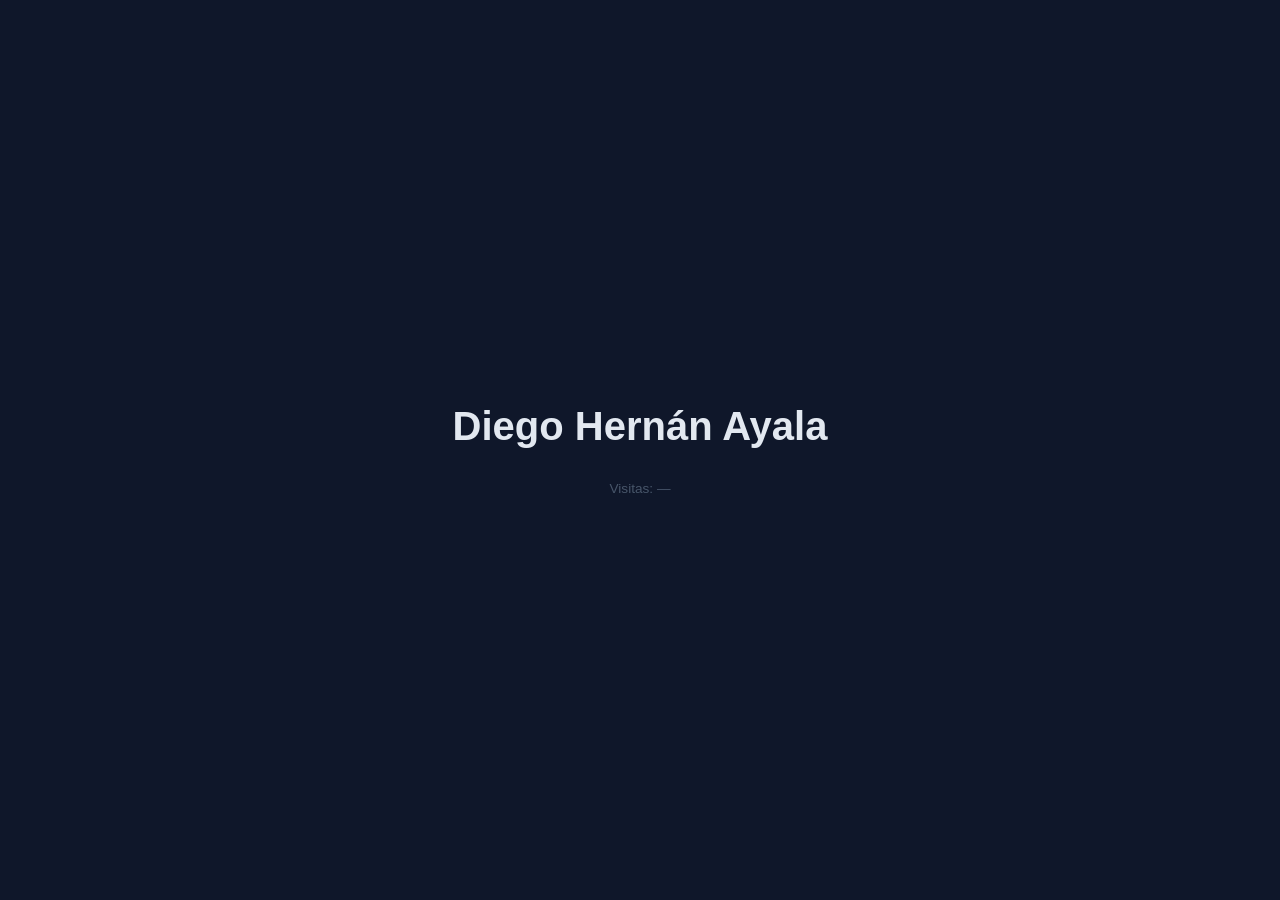
==== web/index.html @ 1f78fe59 "initial projecto" ====
<!DOCTYPE html>
<html lang="es">
<head>
  <meta charset="UTF-8" />
  <meta name="viewport" content="width=device-width, initial-scale=1.0" />
  <title>Diego Ayala — CV</title>
  <link rel="stylesheet" href="styles.css" />
</head>
<body>
  <main>
    <h1>Diego Hernán Ayala</h1>
    <p class="tagline"><!-- Tu título profesional acá --></p>
    <p class="visitors">Visitas: <span id="visitor-count">...</span></p>
  </main>

  <script>
    fetch("API_ENDPOINT_PLACEHOLDER")
      .then(r => r.json())
      .then(data => {
        document.getElementById("visitor-count").textContent = data.visitors;
      })
      .catch(() => {
        document.getElementById("visitor-count").textContent = "—";
      });
  </script>
</body>
</html>
---- web/styles.css ----
* {
  margin: 0;
  padding: 0;
  box-sizing: border-box;
}

body {
  font-family: -apple-system, BlinkMacSystemFont, "Segoe UI", sans-serif;
  background: #0f172a;
  color: #e2e8f0;
  min-height: 100vh;
  display: flex;
  align-items: center;
  justify-content: center;
}

main {
  text-align: center;
}

h1 {
  font-size: 2.5rem;
  font-weight: 700;
  margin-bottom: 0.5rem;
}

.tagline {
  color: #94a3b8;
  font-size: 1.1rem;
  margin-bottom: 2rem;
}

.visitors {
  font-size: 0.85rem;
  color: #475569;
}
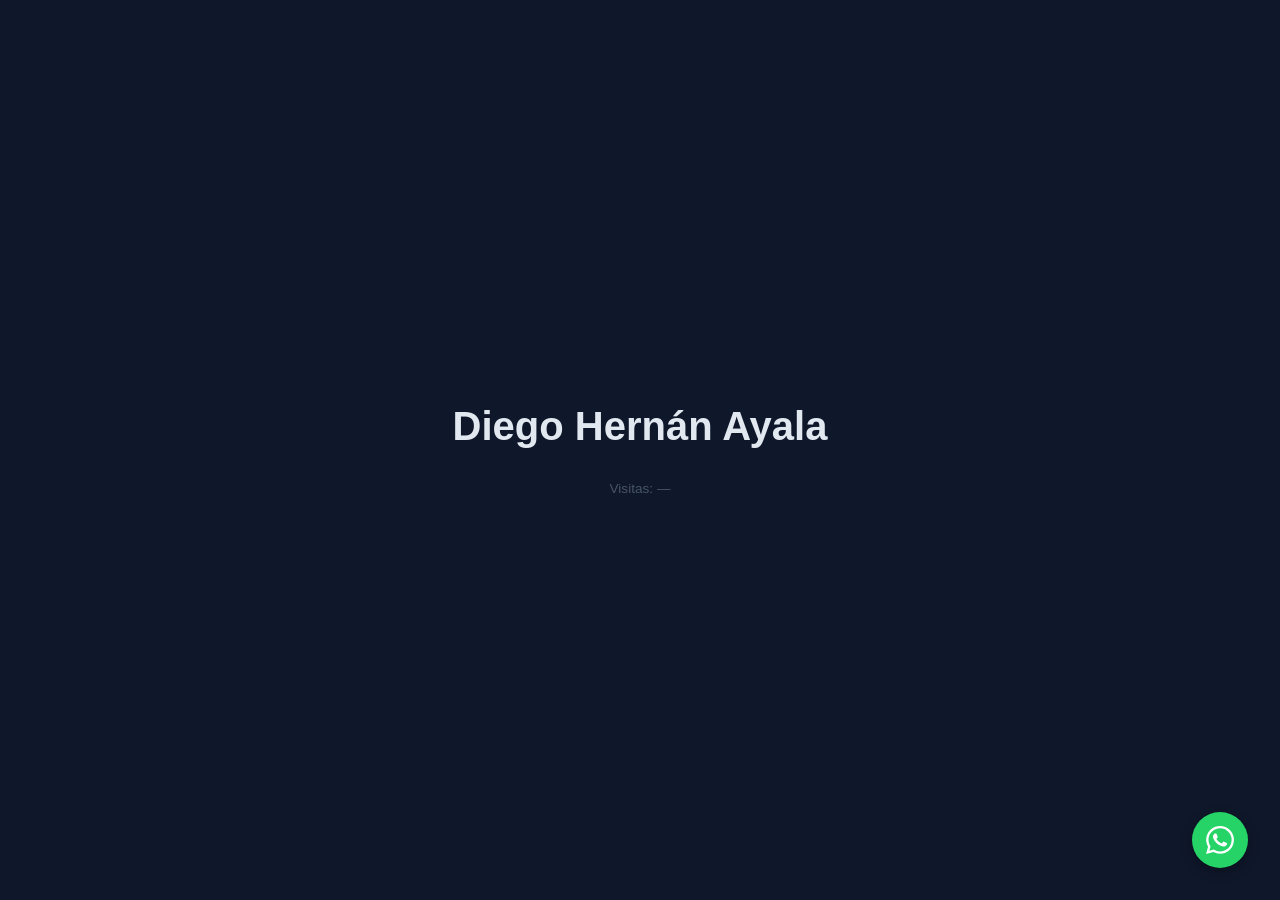
==== commit 33850266: "fix r53" ====
--- a/web/index.html
+++ b/web/index.html
@@ -13,6 +13,18 @@
     <p class="visitors">Visitas: <span id="visitor-count">...</span></p>
   </main>
 
+  <a
+    class="whatsapp-btn"
+    href="https://wa.me/WHATSAPP_NUMBER_PLACEHOLDER"
+    target="_blank"
+    rel="noopener noreferrer"
+    aria-label="Contactar por WhatsApp"
+  >
+    <svg xmlns="http://www.w3.org/2000/svg" viewBox="0 0 24 24" fill="currentColor" width="28" height="28">
+      <path d="M17.472 14.382c-.297-.149-1.758-.867-2.03-.967-.273-.099-.471-.148-.67.15-.197.297-.767.966-.94 1.164-.173.199-.347.223-.644.075-.297-.15-1.255-.463-2.39-1.475-.883-.788-1.48-1.761-1.653-2.059-.173-.297-.018-.458.13-.606.134-.133.298-.347.446-.52.149-.174.198-.298.298-.497.099-.198.05-.371-.025-.52-.075-.149-.669-1.612-.916-2.207-.242-.579-.487-.5-.669-.51-.173-.008-.371-.01-.57-.01-.198 0-.52.074-.792.372-.272.297-1.04 1.016-1.04 2.479 0 1.462 1.065 2.875 1.213 3.074.149.198 2.096 3.2 5.077 4.487.709.306 1.262.489 1.694.625.712.227 1.36.195 1.871.118.571-.085 1.758-.719 2.006-1.413.248-.694.248-1.289.173-1.413-.074-.124-.272-.198-.57-.347m-5.421 7.403h-.004a9.87 9.87 0 01-5.031-1.378l-.361-.214-3.741.982.998-3.648-.235-.374a9.86 9.86 0 01-1.51-5.26c.001-5.45 4.436-9.884 9.888-9.884 2.64 0 5.122 1.03 6.988 2.898a9.825 9.825 0 012.893 6.994c-.003 5.45-4.437 9.884-9.885 9.884m8.413-18.297A11.815 11.815 0 0012.05 0C5.495 0 .16 5.335.157 11.892c0 2.096.547 4.142 1.588 5.945L.057 24l6.305-1.654a11.882 11.882 0 005.683 1.448h.005c6.554 0 11.89-5.335 11.893-11.893a11.821 11.821 0 00-3.48-8.413z"/>
+    </svg>
+  </a>
+
   <script>
     fetch("API_ENDPOINT_PLACEHOLDER")
       .then(r => r.json())
--- a/web/styles.css
+++ b/web/styles.css
@@ -34,3 +34,25 @@
   font-size: 0.85rem;
   color: #475569;
 }
+
+.whatsapp-btn {
+  position: fixed;
+  bottom: 2rem;
+  right: 2rem;
+  background: #25d366;
+  color: #fff;
+  border-radius: 50%;
+  width: 56px;
+  height: 56px;
+  display: flex;
+  align-items: center;
+  justify-content: center;
+  box-shadow: 0 4px 12px rgba(0, 0, 0, 0.3);
+  transition: transform 0.2s, box-shadow 0.2s;
+  text-decoration: none;
+}
+
+.whatsapp-btn:hover {
+  transform: scale(1.1);
+  box-shadow: 0 6px 16px rgba(0, 0, 0, 0.4);
+}
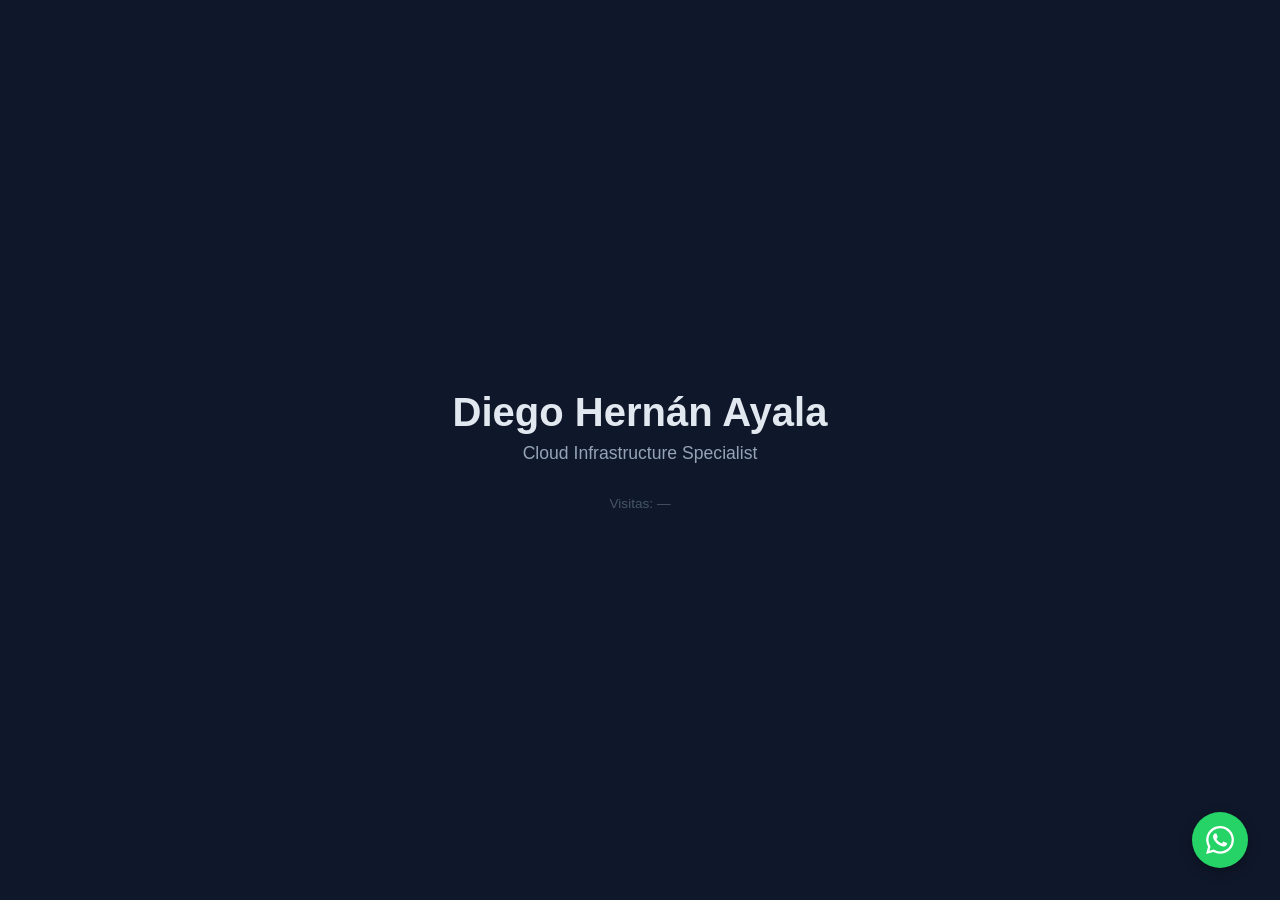
==== commit fd43d41a: "content: actualizar tagline y agregar secciones de contenido" ====
--- a/web/index.html
+++ b/web/index.html
@@ -9,8 +9,24 @@
 <body>
   <main>
     <h1>Diego Hernán Ayala</h1>
-    <p class="tagline"><!-- Tu título profesional acá --></p>
+    <p class="tagline" data-section="tagline">Cloud Infrastructure Specialist</p>
     <p class="visitors">Visitas: <span id="visitor-count">...</span></p>
+
+    <section data-section="about">
+      <!-- pendiente -->
+    </section>
+
+    <section data-section="experience">
+      <!-- pendiente -->
+    </section>
+
+    <section data-section="stack">
+      <!-- pendiente -->
+    </section>
+
+    <section data-section="projects">
+      <!-- pendiente -->
+    </section>
   </main>
 
   <a
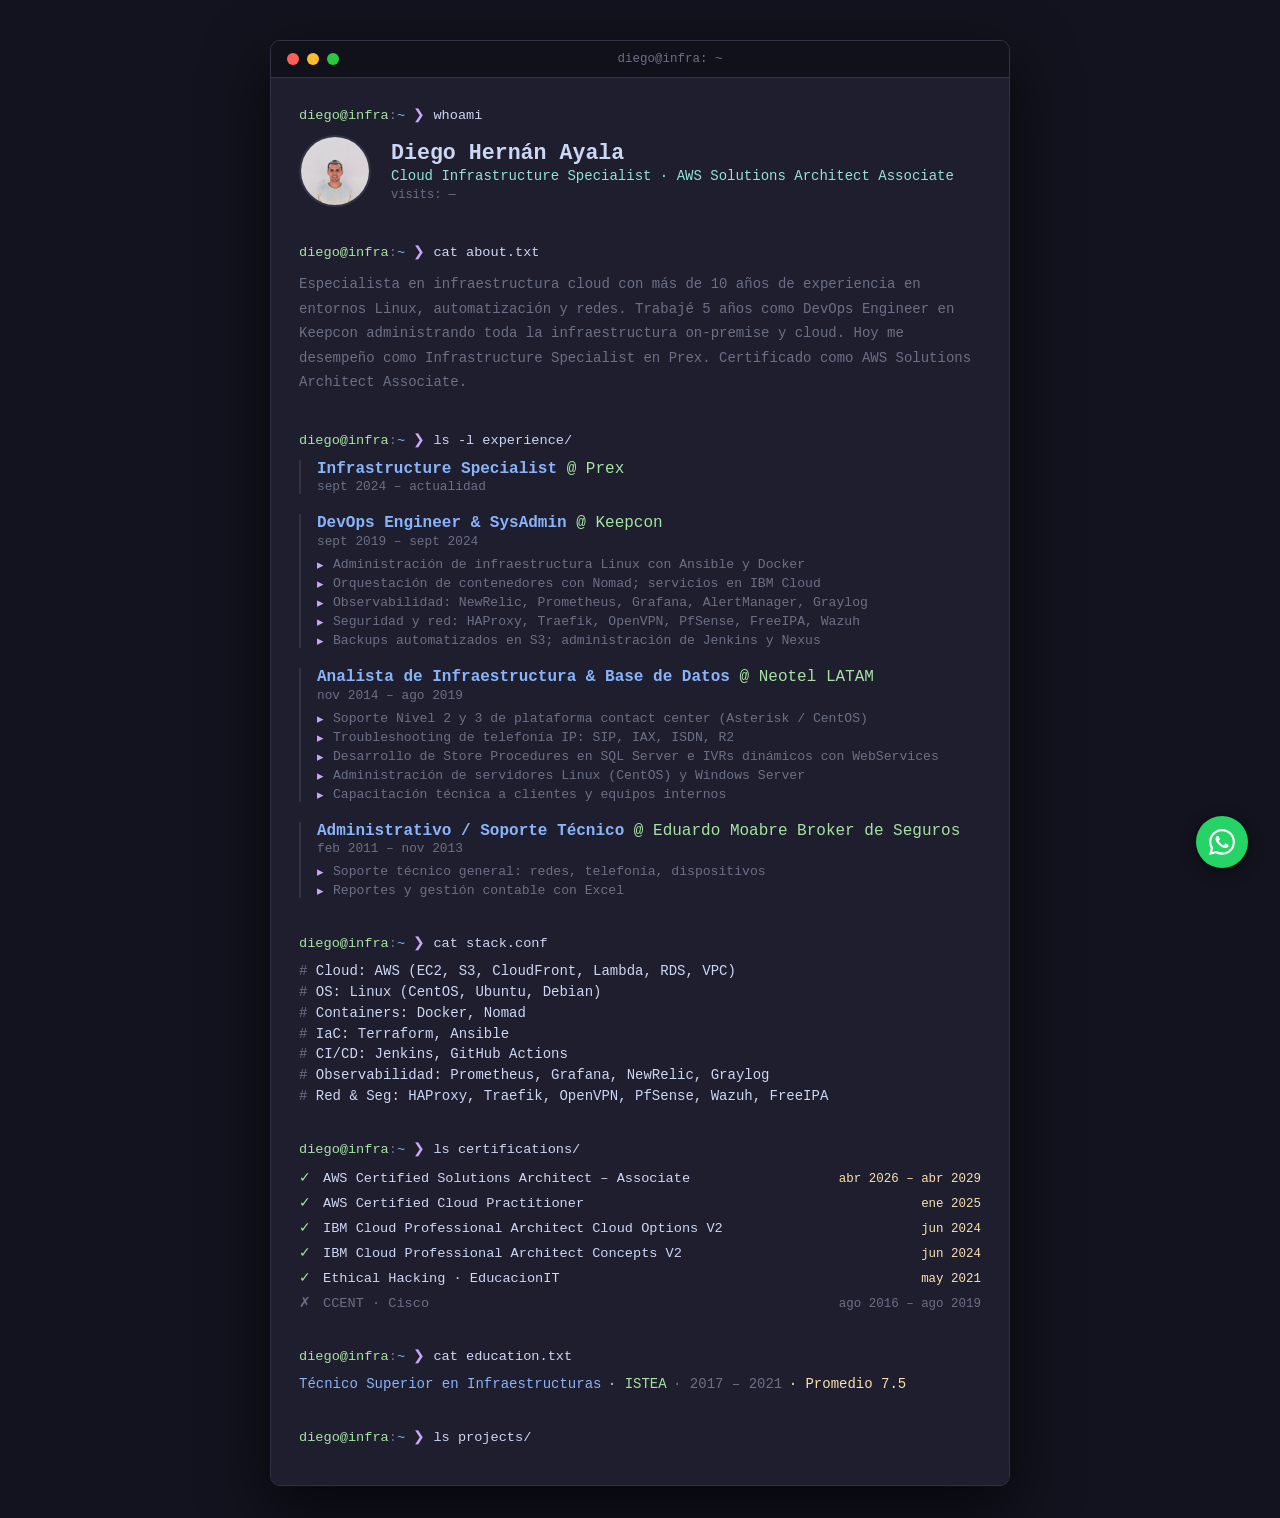
==== commit 47b3e493: "content: rediseño terminal iTerm con experiencia, certificaciones y educación Co-Authored-By: Claude" ====
--- a/web/index.html
+++ b/web/index.html
@@ -7,49 +7,142 @@
   <link rel="stylesheet" href="styles.css" />
 </head>
 <body>
-  <main>
-    <h1>Diego Hernán Ayala</h1>
-    <p class="tagline" data-section="tagline">Cloud Infrastructure Specialist</p>
-    <p class="visitors">Visitas: <span id="visitor-count">...</span></p>
 
-    <section data-section="about">
-      <!-- pendiente -->
-    </section>
+<div class="terminal-window">
+  <div class="terminal-chrome">
+    <span class="dot dot-r"></span>
+    <span class="dot dot-y"></span>
+    <span class="dot dot-g"></span>
+    <span class="chrome-title">diego@infra: ~</span>
+  </div>
+  <main class="terminal-body">
 
-    <section data-section="experience">
-      <!-- pendiente -->
-    </section>
+    <div class="cmd-block">
+      <p class="prompt"><span class="user">diego@infra</span><span class="sep">:</span><span class="dir">~</span><span class="sym"> ❯</span> <span class="cmd">whoami</span></p>
+      <div class="header-block">
+        <img src="fotoperfil.png" class="avatar" alt="Diego Hernán Ayala" />
+        <div class="header-info">
+          <h1>Diego Hernán Ayala</h1>
+          <p class="tagline" data-section="tagline">Cloud Infrastructure Specialist · AWS Solutions Architect Associate</p>
+          <p class="visitors">visits: <span id="visitor-count">...</span></p>
+        </div>
+      </div>
+    </div>
 
-    <section data-section="stack">
-      <!-- pendiente -->
-    </section>
+    <div class="cmd-block">
+      <p class="prompt"><span class="user">diego@infra</span><span class="sep">:</span><span class="dir">~</span><span class="sym"> ❯</span> <span class="cmd">cat about.txt</span></p>
+      <section data-section="about">
+        <p>Especialista en infraestructura cloud con más de 10 años de experiencia en entornos Linux, automatización y redes. Trabajé 5 años como DevOps Engineer en Keepcon administrando toda la infraestructura on-premise y cloud. Hoy me desempeño como Infrastructure Specialist en Prex. Certificado como AWS Solutions Architect Associate.</p>
+      </section>
+    </div>
 
-    <section data-section="projects">
-      <!-- pendiente -->
-    </section>
+    <div class="cmd-block">
+      <p class="prompt"><span class="user">diego@infra</span><span class="sep">:</span><span class="dir">~</span><span class="sym"> ❯</span> <span class="cmd">ls -l experience/</span></p>
+      <section data-section="experience">
+
+        <div class="job">
+          <div><span class="job-title">Infrastructure Specialist</span> <span class="job-co">@ Prex</span></div>
+          <div class="job-date">sept 2024 – actualidad</div>
+        </div>
+
+        <div class="job">
+          <div><span class="job-title">DevOps Engineer &amp; SysAdmin</span> <span class="job-co">@ Keepcon</span></div>
+          <div class="job-date">sept 2019 – sept 2024</div>
+          <ul>
+            <li>Administración de infraestructura Linux con Ansible y Docker</li>
+            <li>Orquestación de contenedores con Nomad; servicios en IBM Cloud</li>
+            <li>Observabilidad: NewRelic, Prometheus, Grafana, AlertManager, Graylog</li>
+            <li>Seguridad y red: HAProxy, Traefik, OpenVPN, PfSense, FreeIPA, Wazuh</li>
+            <li>Backups automatizados en S3; administración de Jenkins y Nexus</li>
+          </ul>
+        </div>
+
+        <div class="job">
+          <div><span class="job-title">Analista de Infraestructura &amp; Base de Datos</span> <span class="job-co">@ Neotel LATAM</span></div>
+          <div class="job-date">nov 2014 – ago 2019</div>
+          <ul>
+            <li>Soporte Nivel 2 y 3 de plataforma contact center (Asterisk / CentOS)</li>
+            <li>Troubleshooting de telefonía IP: SIP, IAX, ISDN, R2</li>
+            <li>Desarrollo de Store Procedures en SQL Server e IVRs dinámicos con WebServices</li>
+            <li>Administración de servidores Linux (CentOS) y Windows Server</li>
+            <li>Capacitación técnica a clientes y equipos internos</li>
+          </ul>
+        </div>
+
+        <div class="job">
+          <div><span class="job-title">Administrativo / Soporte Técnico</span> <span class="job-co">@ Eduardo Moabre Broker de Seguros</span></div>
+          <div class="job-date">feb 2011 – nov 2013</div>
+          <ul>
+            <li>Soporte técnico general: redes, telefonía, dispositivos</li>
+            <li>Reportes y gestión contable con Excel</li>
+          </ul>
+        </div>
+
+      </section>
+    </div>
+
+    <div class="cmd-block">
+      <p class="prompt"><span class="user">diego@infra</span><span class="sep">:</span><span class="dir">~</span><span class="sym"> ❯</span> <span class="cmd">cat stack.conf</span></p>
+      <section data-section="stack">
+        <ul>
+          <li>Cloud:          AWS (EC2, S3, CloudFront, Lambda, RDS, VPC)</li>
+          <li>OS:             Linux (CentOS, Ubuntu, Debian)</li>
+          <li>Containers:     Docker, Nomad</li>
+          <li>IaC:            Terraform, Ansible</li>
+          <li>CI/CD:          Jenkins, GitHub Actions</li>
+          <li>Observabilidad: Prometheus, Grafana, NewRelic, Graylog</li>
+          <li>Red &amp; Seg:  HAProxy, Traefik, OpenVPN, PfSense, Wazuh, FreeIPA</li>
+        </ul>
+      </section>
+    </div>
+
+    <div class="cmd-block">
+      <p class="prompt"><span class="user">diego@infra</span><span class="sep">:</span><span class="dir">~</span><span class="sym"> ❯</span> <span class="cmd">ls certifications/</span></p>
+      <section data-section="certifications">
+        <ul>
+          <li class="cert"><span class="badge">✓</span><span class="name">AWS Certified Solutions Architect – Associate</span><span class="date">abr 2026 – abr 2029</span></li>
+          <li class="cert"><span class="badge">✓</span><span class="name">AWS Certified Cloud Practitioner</span><span class="date">ene 2025</span></li>
+          <li class="cert"><span class="badge">✓</span><span class="name">IBM Cloud Professional Architect Cloud Options V2</span><span class="date">jun 2024</span></li>
+          <li class="cert"><span class="badge">✓</span><span class="name">IBM Cloud Professional Architect Concepts V2</span><span class="date">jun 2024</span></li>
+          <li class="cert"><span class="badge">✓</span><span class="name">Ethical Hacking · EducacionIT</span><span class="date">may 2021</span></li>
+          <li class="cert expired"><span class="badge">✗</span><span class="name">CCENT · Cisco</span><span class="date">ago 2016 – ago 2019</span></li>
+        </ul>
+      </section>
+    </div>
+
+    <div class="cmd-block">
+      <p class="prompt"><span class="user">diego@infra</span><span class="sep">:</span><span class="dir">~</span><span class="sym"> ❯</span> <span class="cmd">cat education.txt</span></p>
+      <section data-section="education">
+        <div class="edu">
+          <span class="edu-title">Técnico Superior en Infraestructuras</span>
+          <span class="edu-school">· ISTEA</span>
+          <span class="edu-date">· 2017 – 2021</span>
+          <span class="edu-grade">· Promedio 7.5</span>
+        </div>
+      </section>
+    </div>
+
+    <div class="cmd-block">
+      <p class="prompt"><span class="user">diego@infra</span><span class="sep">:</span><span class="dir">~</span><span class="sym"> ❯</span> <span class="cmd">ls projects/</span></p>
+      <section data-section="projects">
+        <!-- pendiente -->
+      </section>
+    </div>
+
   </main>
+</div>
 
-  <a
-    class="whatsapp-btn"
-    href="https://wa.me/WHATSAPP_NUMBER_PLACEHOLDER"
-    target="_blank"
-    rel="noopener noreferrer"
-    aria-label="Contactar por WhatsApp"
-  >
-    <svg xmlns="http://www.w3.org/2000/svg" viewBox="0 0 24 24" fill="currentColor" width="28" height="28">
-      <path d="M17.472 14.382c-.297-.149-1.758-.867-2.03-.967-.273-.099-.471-.148-.67.15-.197.297-.767.966-.94 1.164-.173.199-.347.223-.644.075-.297-.15-1.255-.463-2.39-1.475-.883-.788-1.48-1.761-1.653-2.059-.173-.297-.018-.458.13-.606.134-.133.298-.347.446-.52.149-.174.198-.298.298-.497.099-.198.05-.371-.025-.52-.075-.149-.669-1.612-.916-2.207-.242-.579-.487-.5-.669-.51-.173-.008-.371-.01-.57-.01-.198 0-.52.074-.792.372-.272.297-1.04 1.016-1.04 2.479 0 1.462 1.065 2.875 1.213 3.074.149.198 2.096 3.2 5.077 4.487.709.306 1.262.489 1.694.625.712.227 1.36.195 1.871.118.571-.085 1.758-.719 2.006-1.413.248-.694.248-1.289.173-1.413-.074-.124-.272-.198-.57-.347m-5.421 7.403h-.004a9.87 9.87 0 01-5.031-1.378l-.361-.214-3.741.982.998-3.648-.235-.374a9.86 9.86 0 01-1.51-5.26c.001-5.45 4.436-9.884 9.888-9.884 2.64 0 5.122 1.03 6.988 2.898a9.825 9.825 0 012.893 6.994c-.003 5.45-4.437 9.884-9.885 9.884m8.413-18.297A11.815 11.815 0 0012.05 0C5.495 0 .16 5.335.157 11.892c0 2.096.547 4.142 1.588 5.945L.057 24l6.305-1.654a11.882 11.882 0 005.683 1.448h.005c6.554 0 11.89-5.335 11.893-11.893a11.821 11.821 0 00-3.48-8.413z"/>
-    </svg>
-  </a>
+<a class="whatsapp-btn" href="https://wa.me/WHATSAPP_NUMBER_PLACEHOLDER" target="_blank" rel="noopener noreferrer" aria-label="Contactar por WhatsApp">
+  <svg xmlns="http://www.w3.org/2000/svg" viewBox="0 0 24 24" fill="currentColor" width="26" height="26">
+    <path d="M17.472 14.382c-.297-.149-1.758-.867-2.03-.967-.273-.099-.471-.148-.67.15-.197.297-.767.966-.94 1.164-.173.199-.347.223-.644.075-.297-.15-1.255-.463-2.39-1.475-.883-.788-1.48-1.761-1.653-2.059-.173-.297-.018-.458.13-.606.134-.133.298-.347.446-.52.149-.174.198-.298.298-.497.099-.198.05-.371-.025-.52-.075-.149-.669-1.612-.916-2.207-.242-.579-.487-.5-.669-.51-.173-.008-.371-.01-.57-.01-.198 0-.52.074-.792.372-.272.297-1.04 1.016-1.04 2.479 0 1.462 1.065 2.875 1.213 3.074.149.198 2.096 3.2 5.077 4.487.709.306 1.262.489 1.694.625.712.227 1.36.195 1.871.118.571-.085 1.758-.719 2.006-1.413.248-.694.248-1.289.173-1.413-.074-.124-.272-.198-.57-.347m-5.421 7.403h-.004a9.87 9.87 0 01-5.031-1.378l-.361-.214-3.741.982.998-3.648-.235-.374a9.86 9.86 0 01-1.51-5.26c.001-5.45 4.436-9.884 9.888-9.884 2.64 0 5.122 1.03 6.988 2.898a9.825 9.825 0 012.893 6.994c-.003 5.45-4.437 9.884-9.885 9.884m8.413-18.297A11.815 11.815 0 0012.05 0C5.495 0 .16 5.335.157 11.892c0 2.096.547 4.142 1.588 5.945L.057 24l6.305-1.654a11.882 11.882 0 005.683 1.448h.005c6.554 0 11.89-5.335 11.893-11.893a11.821 11.821 0 00-3.48-8.413z"/>
+  </svg>
+</a>
 
-  <script>
-    fetch("API_ENDPOINT_PLACEHOLDER")
-      .then(r => r.json())
-      .then(data => {
-        document.getElementById("visitor-count").textContent = data.visitors;
-      })
-      .catch(() => {
-        document.getElementById("visitor-count").textContent = "—";
-      });
-  </script>
+<script>
+  fetch("API_ENDPOINT_PLACEHOLDER")
+    .then(r => r.json())
+    .then(data => { document.getElementById("visitor-count").textContent = data.visitors; })
+    .catch(() => { document.getElementById("visitor-count").textContent = "—"; });
+</script>
 </body>
 </html>
--- a/web/styles.css
+++ b/web/styles.css
@@ -1,40 +1,179 @@
-* {
-  margin: 0;
-  padding: 0;
-  box-sizing: border-box;
+* { margin: 0; padding: 0; box-sizing: border-box; }
+
+:root {
+  --bg: #1e1e2e;
+  --surface: #181825;
+  --chrome: #11111b;
+  --border: #313244;
+  --text: #cdd6f4;
+  --sub: #6c7086;
+  --green: #a6e3a1;
+  --blue: #89b4fa;
+  --purple: #cba6f7;
+  --yellow: #f9e2af;
+  --teal: #94e2d5;
+  --red: #f38ba8;
 }
 
 body {
-  font-family: -apple-system, BlinkMacSystemFont, "Segoe UI", sans-serif;
-  background: #0f172a;
-  color: #e2e8f0;
+  font-family: 'SF Mono', 'Fira Code', 'Cascadia Code', Consolas, monospace;
+  background: #13131f;
   min-height: 100vh;
   display: flex;
-  align-items: center;
+  align-items: flex-start;
   justify-content: center;
+  padding: 2.5rem 1rem;
 }
 
-main {
-  text-align: center;
+.terminal-window {
+  width: 100%;
+  max-width: 740px;
+  border-radius: 10px;
+  overflow: hidden;
+  box-shadow: 0 24px 64px rgba(0,0,0,0.7);
+  border: 1px solid var(--border);
 }
 
-h1 {
-  font-size: 2.5rem;
-  font-weight: 700;
-  margin-bottom: 0.5rem;
+.terminal-chrome {
+  background: var(--chrome);
+  padding: 0.7rem 1rem;
+  display: flex;
+  align-items: center;
+  gap: 0.5rem;
+  border-bottom: 1px solid var(--border);
 }
 
-.tagline {
-  color: #94a3b8;
-  font-size: 1.1rem;
-  margin-bottom: 2rem;
+.dot { width: 12px; height: 12px; border-radius: 50%; }
+.dot-r { background: #ff5f57; }
+.dot-y { background: #febc2e; }
+.dot-g { background: #28c840; }
+
+.chrome-title {
+  flex: 1;
+  text-align: center;
+  font-size: 0.78rem;
+  color: var(--sub);
 }
 
-.visitors {
-  font-size: 0.85rem;
-  color: #475569;
+.terminal-body {
+  background: var(--bg);
+  padding: 1.75rem;
+  display: flex;
+  flex-direction: column;
+  gap: 2.25rem;
 }
 
+.cmd-block { display: flex; flex-direction: column; gap: 0.75rem; }
+
+.prompt { font-size: 0.85rem; }
+.prompt .user { color: var(--green); }
+.prompt .sep { color: var(--sub); }
+.prompt .dir { color: var(--blue); }
+.prompt .sym { color: var(--purple); }
+.prompt .cmd { color: var(--text); }
+
+/* whoami */
+.header-block { display: flex; align-items: center; gap: 1.25rem; }
+
+.avatar {
+  width: 72px;
+  height: 72px;
+  border-radius: 50%;
+  object-fit: cover;
+  border: 2px solid var(--border);
+  flex-shrink: 0;
+}
+
+.header-info h1 {
+  font-size: 1.35rem;
+  font-weight: 700;
+  color: var(--text);
+  font-family: inherit;
+}
+
+.tagline { color: var(--teal); font-size: 0.875rem; margin-top: 0.2rem; }
+.visitors { font-size: 0.75rem; color: var(--sub); margin-top: 0.2rem; }
+
+/* about */
+section[data-section="about"] p {
+  color: var(--sub);
+  line-height: 1.75;
+  font-size: 0.875rem;
+}
+
+/* experience */
+.job {
+  padding-left: 1rem;
+  border-left: 2px solid var(--border);
+  margin-bottom: 1.25rem;
+}
+.job:last-child { margin-bottom: 0; }
+.job-title { color: var(--blue); font-weight: 600; }
+.job-co { color: var(--green); }
+.job-date { color: var(--sub); font-size: 0.8rem; margin-top: 0.1rem; }
+
+.job ul {
+  list-style: none;
+  margin-top: 0.5rem;
+  display: flex;
+  flex-direction: column;
+  gap: 0.25rem;
+}
+
+.job ul li {
+  color: var(--sub);
+  font-size: 0.82rem;
+  padding-left: 1rem;
+  position: relative;
+}
+.job ul li::before { content: '▸'; position: absolute; left: 0; color: var(--purple); }
+
+/* stack */
+section[data-section="stack"] ul {
+  list-style: none;
+  display: flex;
+  flex-direction: column;
+  gap: 0.3rem;
+}
+section[data-section="stack"] ul li { font-size: 0.875rem; color: var(--text); }
+section[data-section="stack"] ul li::before { content: '# '; color: var(--sub); }
+
+/* certifications */
+section[data-section="certifications"] ul {
+  list-style: none;
+  display: flex;
+  flex-direction: column;
+  gap: 0.5rem;
+}
+
+.cert {
+  display: grid;
+  grid-template-columns: 1rem 1fr auto;
+  gap: 0.5rem;
+  align-items: baseline;
+  font-size: 0.85rem;
+}
+.cert .badge { color: var(--green); }
+.cert .name { color: var(--text); }
+.cert .date { color: var(--yellow); font-size: 0.78rem; }
+.cert.expired .badge { color: var(--sub); }
+.cert.expired .name { color: var(--sub); }
+.cert.expired .date { color: var(--sub); }
+
+/* education */
+section[data-section="education"] .edu {
+  font-size: 0.875rem;
+  display: flex;
+  flex-wrap: wrap;
+  gap: 0.4rem;
+  align-items: baseline;
+}
+.edu-title { color: var(--blue); }
+.edu-school { color: var(--green); }
+.edu-date { color: var(--sub); }
+.edu-grade { color: var(--yellow); }
+
+/* whatsapp */
 .whatsapp-btn {
   position: fixed;
   bottom: 2rem;
@@ -42,17 +181,13 @@
   background: #25d366;
   color: #fff;
   border-radius: 50%;
-  width: 56px;
-  height: 56px;
+  width: 52px;
+  height: 52px;
   display: flex;
   align-items: center;
   justify-content: center;
-  box-shadow: 0 4px 12px rgba(0, 0, 0, 0.3);
-  transition: transform 0.2s, box-shadow 0.2s;
+  box-shadow: 0 4px 16px rgba(0,0,0,0.4);
+  transition: transform 0.2s;
   text-decoration: none;
 }
-
-.whatsapp-btn:hover {
-  transform: scale(1.1);
-  box-shadow: 0 6px 16px rgba(0, 0, 0, 0.4);
-}
+.whatsapp-btn:hover { transform: scale(1.1); }
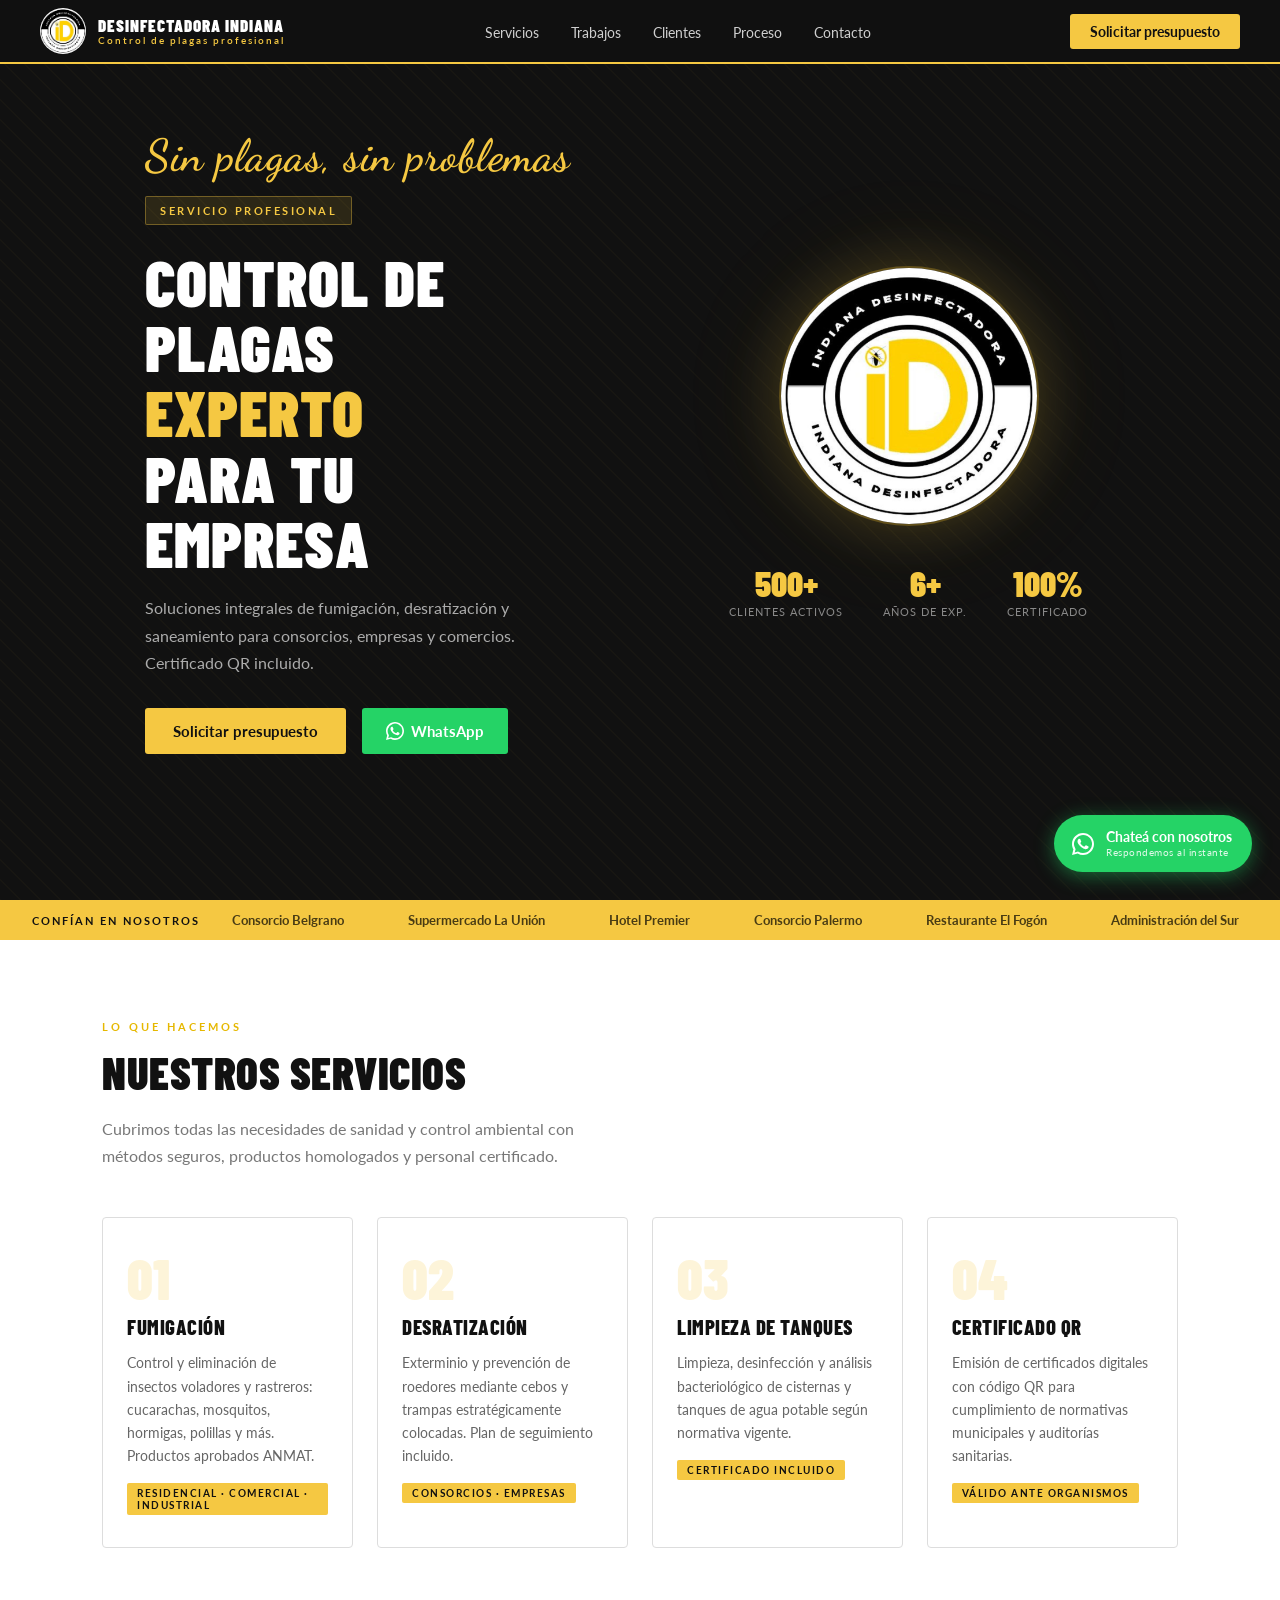
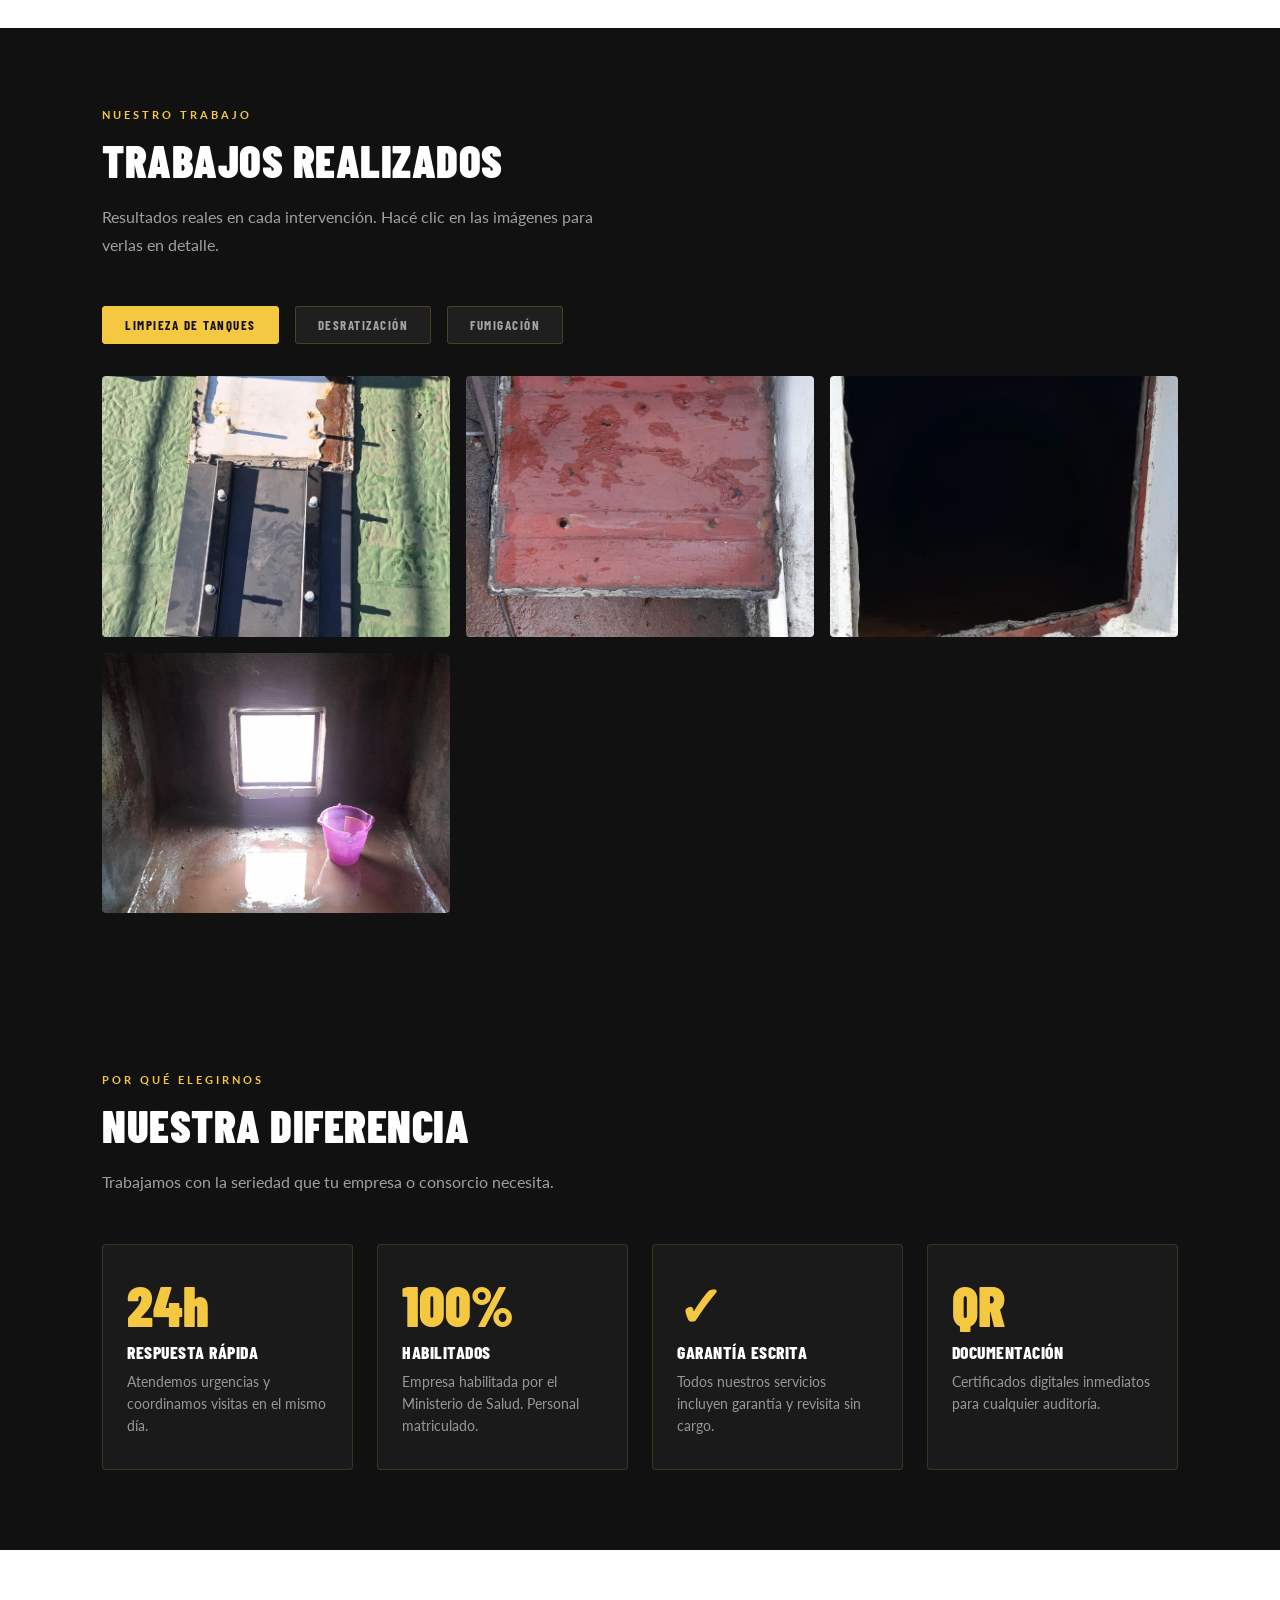
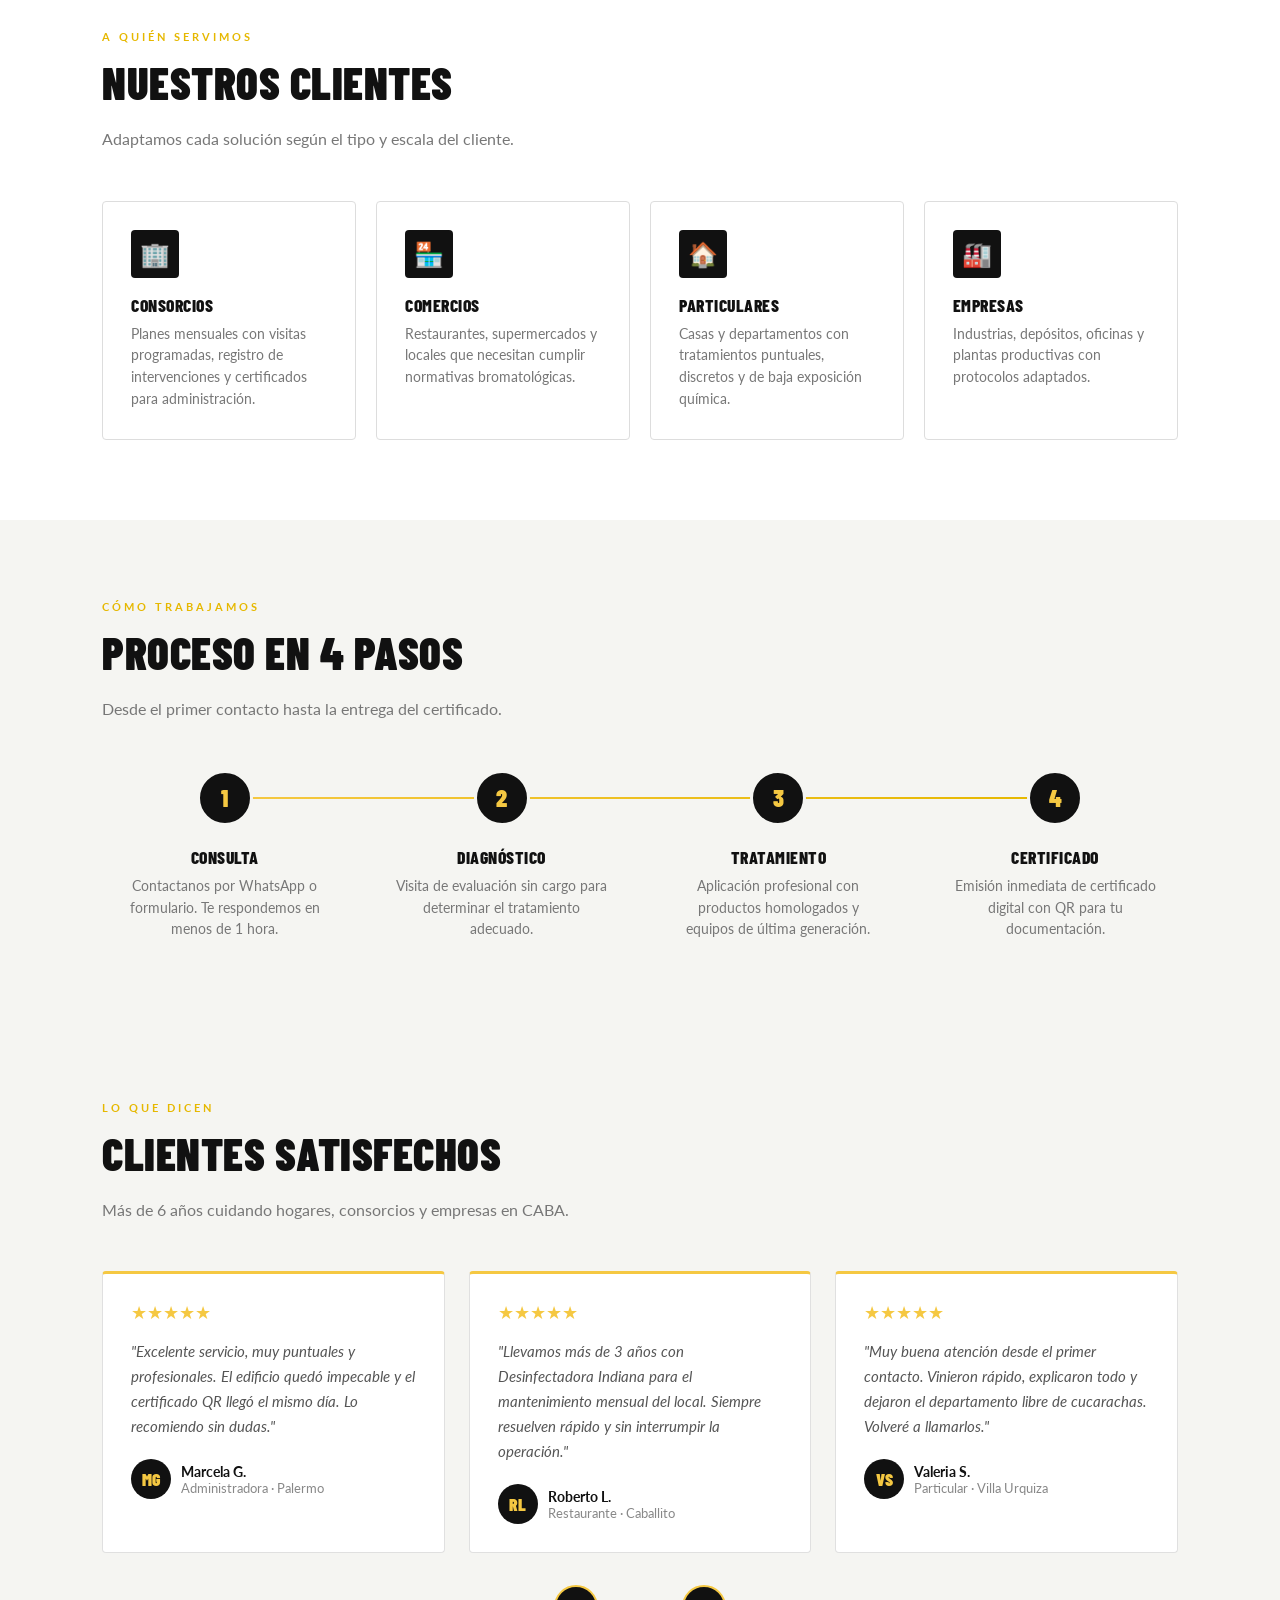
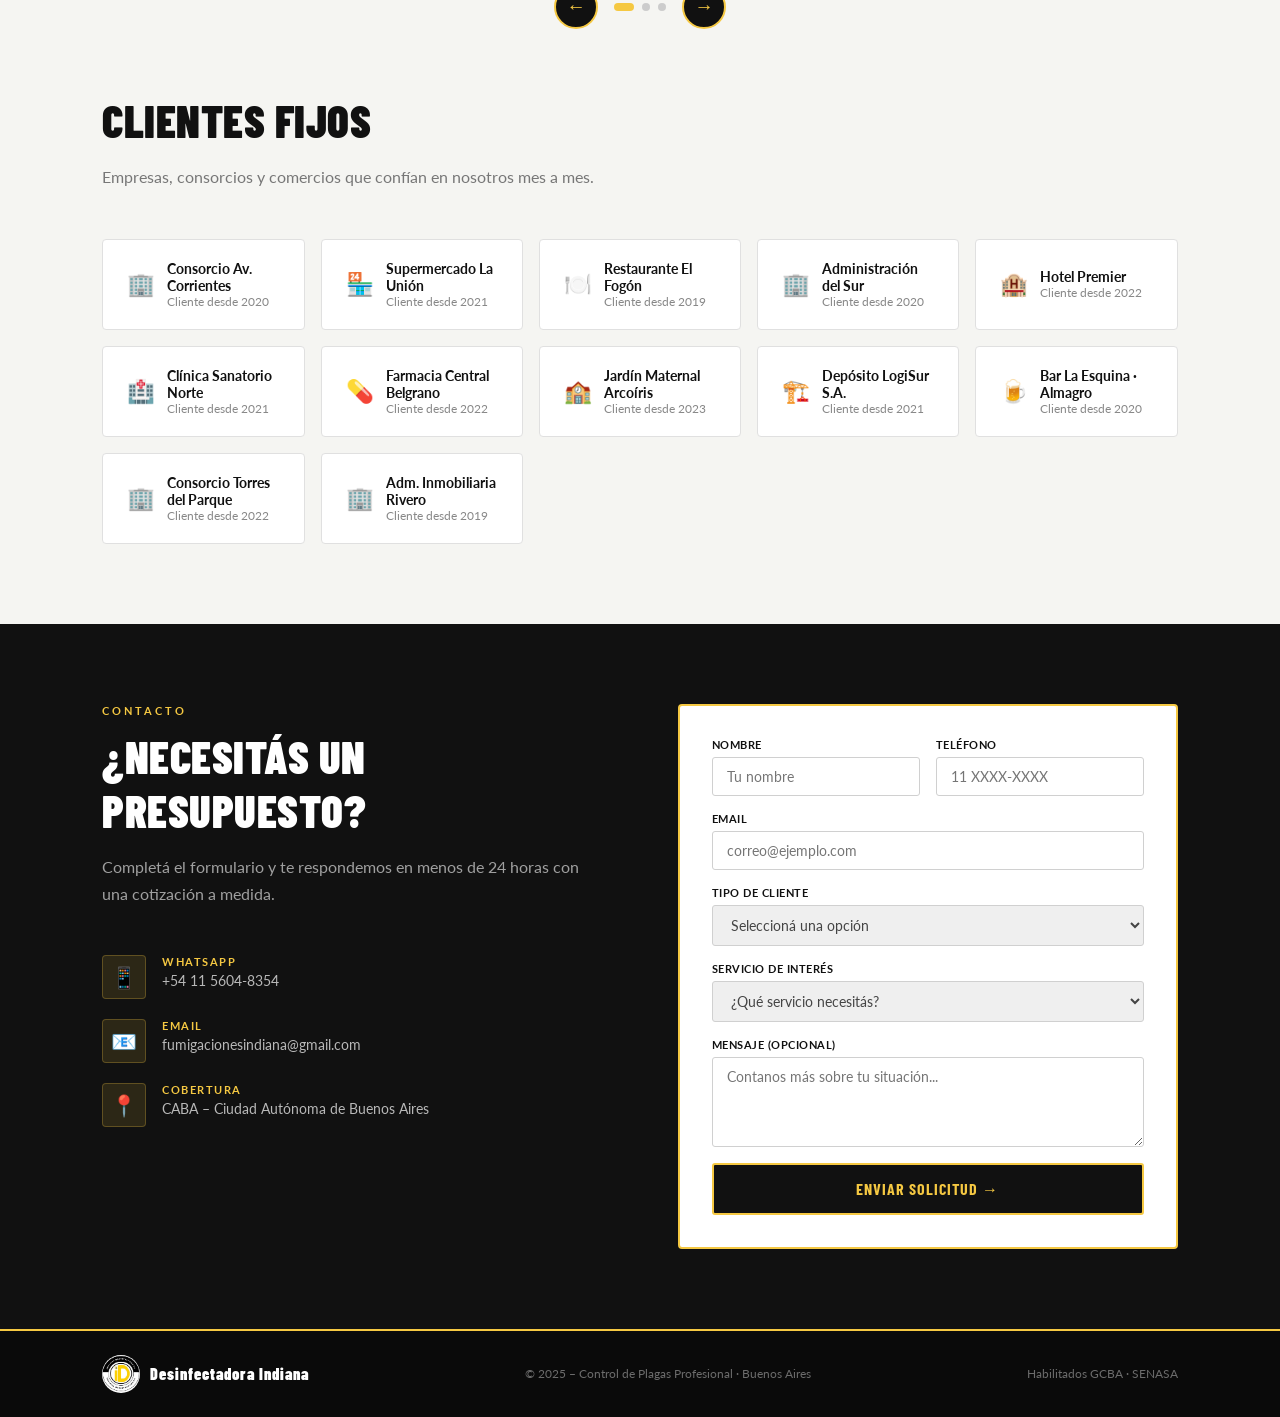
==== commit 8d093d33: "deploy: reemplazar sitio por landing Indiana Desinfectadora Mueve el CV terminal a bkp/ y promueve i" ====
--- a/web/index.html
+++ b/web/index.html
@@ -1,148 +1,520 @@
 <!DOCTYPE html>
 <html lang="es">
 <head>
-  <meta charset="UTF-8" />
-  <meta name="viewport" content="width=device-width, initial-scale=1.0" />
-  <title>Diego Ayala — CV</title>
-  <link rel="stylesheet" href="styles.css" />
+<meta charset="UTF-8">
+<meta name="viewport" content="width=device-width, initial-scale=1.0">
+<title>Desinfectadora Indiana</title>
+<link href="https://fonts.googleapis.com/css2?family=Barlow+Condensed:wght@400;600;700;800;900&family=Lato:wght@300;400;700&family=Dancing+Script:wght@600&display=swap" rel="stylesheet">
+<style>
+*,*::before,*::after{box-sizing:border-box;margin:0;padding:0}
+:root{
+  --negro:#111111;--negro2:#1a1a1a;--dorado:#F5C842;--dorado2:#e6b800;
+  --blanco:#ffffff;--gris-claro:#f5f5f2;--gris-texto:#444;
+}
+html{scroll-behavior:smooth}
+body{font-family:'Lato',sans-serif;color:var(--gris-texto);background:var(--blanco);overflow-x:hidden}
+
+nav{position:fixed;top:0;width:100%;z-index:100;background:rgba(17,17,17,0.97);
+  backdrop-filter:blur(8px);display:flex;align-items:center;justify-content:space-between;
+  padding:0 2.5rem;height:64px;border-bottom:2px solid var(--dorado)}
+.nav-logo{display:flex;align-items:center;gap:12px}
+.nav-logo-nombre{font-family:'Barlow Condensed',sans-serif;font-weight:900;font-size:17px;
+  color:var(--blanco);text-transform:uppercase;letter-spacing:1px;line-height:1.1}
+.nav-logo-sub{font-size:10px;font-weight:600;color:var(--dorado);letter-spacing:2px;display:block}
+.nav-links{display:flex;gap:2rem;list-style:none}
+.nav-links a{color:rgba(255,255,255,0.8);text-decoration:none;font-size:14px;transition:color .2s}
+.nav-links a:hover{color:var(--dorado)}
+.nav-cta{background:var(--dorado);color:var(--negro);font-weight:700;padding:9px 20px;
+  border-radius:3px;font-size:14px;text-decoration:none;transition:background .2s}
+.nav-cta:hover{background:#FFD93D}
+
+.hero{min-height:100vh;padding-top:64px;background:var(--negro);
+  display:grid;grid-template-columns:1fr 1fr;align-items:center;position:relative;overflow:hidden}
+.hero-pattern{position:absolute;inset:0;pointer-events:none;
+  background-image:repeating-linear-gradient(45deg,rgba(245,200,66,.03) 0,rgba(245,200,66,.03) 1px,transparent 0,transparent 50%);
+  background-size:20px 20px}
+.hero-content{padding:4rem 3rem 4rem 8%;position:relative;z-index:1}
+.hero-badge{display:inline-flex;align-items:center;gap:8px;
+  background:rgba(245,200,66,.12);border:1px solid rgba(245,200,66,.35);
+  color:var(--dorado);font-size:11px;font-weight:700;letter-spacing:2.5px;
+  padding:7px 14px;border-radius:2px;text-transform:uppercase;margin-bottom:1.5rem}
+.hero h1{font-family:'Barlow Condensed',sans-serif;font-weight:900;
+  font-size:clamp(2.8rem,5vw,4.5rem);line-height:1.02;color:var(--blanco);
+  text-transform:uppercase;letter-spacing:1px;margin-bottom:1.2rem}
+.hero h1 em{font-style:normal;color:var(--dorado)}
+.hero-sub{color:rgba(255,255,255,.65);font-size:1rem;line-height:1.7;max-width:420px;margin-bottom:2rem}
+.hero-btns{display:flex;gap:1rem;flex-wrap:wrap}
+.btn-primary{background:var(--dorado);color:var(--negro);font-weight:700;padding:14px 28px;
+  border-radius:3px;text-decoration:none;font-size:15px;transition:background .2s,transform .15s}
+.btn-primary:hover{background:#FFD93D;transform:translateY(-2px)}
+.btn-whatsapp{background:#25D366;color:#fff;font-weight:700;padding:14px 24px;
+  border-radius:3px;text-decoration:none;font-size:15px;transition:background .2s,transform .15s;display:inline-flex;align-items:center}
+.btn-whatsapp:hover{background:#1ebe5d;transform:translateY(-2px)}
+.hero-visual{display:flex;flex-direction:column;align-items:center;justify-content:center;
+  padding:3rem;position:relative;z-index:1;height:100%}
+@keyframes glow{
+  0%,100%{box-shadow:0 0 40px rgba(245,200,66,.15),0 0 0 0 rgba(245,200,66,0)}
+  50%{box-shadow:0 0 80px rgba(245,200,66,.35),0 0 0 12px rgba(245,200,66,.06)}
+}
+.hero-stats{display:flex;gap:2.5rem;margin-top:2.5rem}
+.stat-num{font-family:'Barlow Condensed',sans-serif;font-size:2.2rem;font-weight:900;
+  color:var(--dorado);line-height:1;text-align:center}
+.stat-lbl{font-size:11px;color:rgba(255,255,255,.5);letter-spacing:1px;text-transform:uppercase;margin-top:4px;text-align:center}
+
+.ticker{background:var(--dorado);padding:.75rem 2rem;display:flex;align-items:center;gap:2rem;overflow:hidden}
+.ticker-lbl{font-size:11px;font-weight:700;color:var(--negro);letter-spacing:2px;text-transform:uppercase;white-space:nowrap}
+.ticker-wrap{display:flex;gap:4rem;animation:tick 24s linear infinite}
+@keyframes tick{from{transform:translateX(0)}to{transform:translateX(-50%)}}
+.ticker-item{font-size:13px;color:rgba(0,0,0,.7);font-weight:700;white-space:nowrap}
+
+section{padding:5rem 8%}
+.lbl{font-size:11px;font-weight:700;letter-spacing:3px;text-transform:uppercase;color:var(--dorado2);margin-bottom:.75rem}
+.titulo{font-family:'Barlow Condensed',sans-serif;font-weight:900;font-size:clamp(2rem,3.5vw,3rem);
+  color:var(--negro);text-transform:uppercase;letter-spacing:.5px;margin-bottom:1rem}
+.titulo-blanco{color:var(--blanco)}
+.subtitulo{color:#777;font-size:1rem;line-height:1.7;max-width:520px;margin-bottom:3rem}
+.subtitulo-blanco{color:rgba(255,255,255,.6)}
+
+.servicios-grid{display:grid;grid-template-columns:repeat(auto-fit,minmax(240px,1fr));gap:1.5rem}
+.serv-card{background:#fff;border:1.5px solid #ddd;border-radius:4px;padding:2rem 1.5rem;
+  position:relative;overflow:hidden;transition:border-color .25s,transform .2s}
+.serv-card::after{content:'';position:absolute;top:0;left:0;width:4px;height:100%;
+  background:var(--dorado);transform:scaleY(0);transform-origin:bottom;transition:transform .3s}
+.serv-card:hover{border-color:var(--dorado);transform:translateY(-4px)}
+.serv-card:hover::after{transform:scaleY(1)}
+.serv-num{font-family:'Barlow Condensed',sans-serif;font-size:3.5rem;font-weight:900;
+  color:rgba(245,200,66,.2);line-height:1;margin-bottom:.5rem}
+.serv-card h3{font-family:'Barlow Condensed',sans-serif;font-weight:800;font-size:1.3rem;
+  color:var(--negro);text-transform:uppercase;letter-spacing:.5px;margin-bottom:.75rem}
+.serv-card p{font-size:.88rem;color:#666;line-height:1.65}
+.serv-tag{display:inline-block;margin-top:1rem;font-size:10px;font-weight:700;
+  letter-spacing:1.5px;text-transform:uppercase;color:var(--negro);
+  background:var(--dorado);padding:4px 10px;border-radius:2px}
+
+.galeria-section{background:var(--negro);padding:5rem 8%}
+.galeria-tabs{display:flex;gap:1rem;margin-bottom:2rem;flex-wrap:wrap}
+.tab-btn{background:rgba(255,255,255,.06);border:1px solid rgba(245,200,66,.2);
+  color:rgba(255,255,255,.6);font-family:'Barlow Condensed',sans-serif;font-weight:700;
+  font-size:13px;letter-spacing:1.5px;text-transform:uppercase;padding:10px 22px;
+  border-radius:3px;cursor:pointer;transition:all .2s}
+.tab-btn.active,.tab-btn:hover{background:var(--dorado);color:var(--negro);border-color:var(--dorado)}
+.galeria-panel{display:none}.galeria-panel.active{display:block}
+.galeria-grid{display:grid;grid-template-columns:repeat(auto-fit,minmax(260px,1fr));gap:1rem}
+.galeria-item{position:relative;overflow:hidden;border-radius:4px;aspect-ratio:4/3;cursor:pointer}
+.galeria-item img{width:100%;height:100%;object-fit:cover;transition:transform .4s}
+.galeria-item:hover img{transform:scale(1.06)}
+.galeria-item .caption{position:absolute;bottom:0;left:0;right:0;
+  background:linear-gradient(transparent,rgba(0,0,0,.8));color:#fff;font-size:.8rem;
+  padding:1.5rem .75rem .75rem;font-weight:600;letter-spacing:.5px;text-transform:uppercase;
+  opacity:0;transition:opacity .3s}
+.galeria-item:hover .caption{opacity:1}
+.galeria-placeholder{display:flex;flex-direction:column;align-items:center;justify-content:center;
+  background:rgba(255,255,255,.04);border:2px dashed rgba(245,200,66,.25);
+  border-radius:4px;aspect-ratio:4/3;color:rgba(255,255,255,.3);gap:.75rem}
+.galeria-placeholder span{font-size:2.5rem}
+.galeria-placeholder p{font-size:.8rem;letter-spacing:1px;text-transform:uppercase}
+
+.dif-section{background:var(--negro)}
+.dif-grid{display:grid;grid-template-columns:repeat(auto-fit,minmax(200px,1fr));gap:1.5rem}
+.dif-card{background:rgba(255,255,255,.04);border:1px solid rgba(245,200,66,.15);
+  border-radius:4px;padding:2rem 1.5rem;transition:all .25s}
+.dif-card:hover{background:rgba(245,200,66,.07);border-color:rgba(245,200,66,.35)}
+.dif-num{font-family:'Barlow Condensed',sans-serif;font-size:3.5rem;font-weight:900;
+  color:var(--dorado);line-height:1;margin-bottom:.5rem}
+.dif-card h4{font-family:'Barlow Condensed',sans-serif;font-weight:800;font-size:1.1rem;
+  color:var(--blanco);text-transform:uppercase;letter-spacing:.5px;margin-bottom:.6rem}
+.dif-card p{font-size:.85rem;color:rgba(255,255,255,.55);line-height:1.6}
+
+.clientes-grid{display:grid;grid-template-columns:repeat(auto-fit,minmax(220px,1fr));gap:1.25rem}
+.cli-card{background:#fff;border:1.5px solid #ddd;border-radius:4px;padding:1.75rem;transition:all .2s}
+.cli-card:hover{border-color:var(--dorado);box-shadow:0 4px 20px rgba(245,200,66,.12)}
+.cli-icon{width:48px;height:48px;border-radius:4px;background:var(--negro);
+  display:flex;align-items:center;justify-content:center;font-size:1.5rem;margin-bottom:1rem}
+.cli-card h4{font-family:'Barlow Condensed',sans-serif;font-weight:800;font-size:1.1rem;
+  text-transform:uppercase;color:var(--negro);margin-bottom:.5rem;letter-spacing:.5px}
+.cli-card p{font-size:.85rem;color:#777;line-height:1.6}
+
+.proceso-section{background:var(--gris-claro)}
+.proceso-steps{display:grid;grid-template-columns:repeat(4,1fr);gap:2rem;position:relative}
+.proceso-steps::before{content:'';position:absolute;top:27px;left:12.5%;right:12.5%;
+  height:2px;background:linear-gradient(90deg,var(--dorado),var(--dorado2))}
+.paso{text-align:center;padding:0 1rem;position:relative}
+.paso-num{width:56px;height:56px;border-radius:50%;background:var(--negro);color:var(--dorado);
+  font-family:'Barlow Condensed',sans-serif;font-weight:900;font-size:1.5rem;
+  display:flex;align-items:center;justify-content:center;margin:0 auto 1.25rem;
+  position:relative;z-index:1;border:3px solid var(--gris-claro)}
+.paso h4{font-family:'Barlow Condensed',sans-serif;font-weight:800;font-size:1.1rem;
+  color:var(--negro);text-transform:uppercase;margin-bottom:.5rem;letter-spacing:.5px}
+.paso p{font-size:.85rem;color:#777;line-height:1.6}
+
+.testimonios-section{background:var(--gris-claro);padding:5rem 8%}
+.carousel-wrapper{position:relative;overflow:hidden}
+.carousel-track{display:flex;transition:transform .5s ease;gap:1.5rem}
+.testi-card{background:#fff;border:1.5px solid #e0e0e0;border-radius:4px;padding:1.75rem;
+  border-top:3px solid var(--dorado);flex:0 0 calc(33.333% - 1rem);min-width:260px}
+.testi-stars{color:var(--dorado);font-size:1.1rem;margin-bottom:1rem}
+.testi-texto{font-size:.92rem;color:#555;line-height:1.7;margin-bottom:1.25rem;font-style:italic}
+.testi-autor{display:flex;align-items:center;gap:10px}
+.testi-avatar{width:40px;height:40px;border-radius:50%;background:var(--negro);
+  color:var(--dorado);font-family:'Barlow Condensed',sans-serif;font-weight:900;
+  font-size:1.1rem;display:flex;align-items:center;justify-content:center;flex-shrink:0}
+.testi-nombre{font-weight:700;font-size:.9rem;color:var(--negro)}
+.testi-lugar{font-size:.8rem;color:#888}
+.carousel-nav{display:flex;align-items:center;justify-content:center;gap:1rem;margin-top:2rem}
+.carousel-btn{width:44px;height:44px;border-radius:50%;background:var(--negro);
+  border:2px solid var(--dorado);color:var(--dorado);font-size:1.2rem;
+  cursor:pointer;transition:all .2s;display:flex;align-items:center;justify-content:center}
+.carousel-btn:hover{background:var(--dorado);color:var(--negro)}
+.carousel-dots{display:flex;gap:.5rem}
+.carousel-dot{width:8px;height:8px;border-radius:50%;background:#ccc;cursor:pointer;transition:background .2s}
+.carousel-dot.active{background:var(--dorado);width:20px;border-radius:4px}
+
+.clientes-fijos-grid{display:grid;grid-template-columns:repeat(auto-fit,minmax(200px,1fr));gap:1rem}
+.cli-fijo{background:#fff;border:1.5px solid #e0e0e0;border-radius:4px;padding:1.25rem 1.5rem;
+  display:flex;align-items:center;gap:12px;transition:border-color .2s}
+.cli-fijo:hover{border-color:var(--dorado)}
+
+.contacto-section{background:var(--negro);display:grid;grid-template-columns:1fr 1fr;gap:5rem;align-items:start}
+.contacto-info{display:flex;flex-direction:column;gap:1.25rem}
+.cinfo-item{display:flex;align-items:flex-start;gap:1rem}
+.cinfo-icon{width:44px;height:44px;border-radius:4px;flex-shrink:0;
+  background:rgba(245,200,66,.12);border:1px solid rgba(245,200,66,.25);
+  display:flex;align-items:center;justify-content:center;font-size:1.3rem}
+.cinfo-item h5{font-size:11px;font-weight:700;color:var(--dorado);letter-spacing:1.5px;text-transform:uppercase;margin-bottom:4px}
+.cinfo-item p{font-size:.9rem;color:rgba(255,255,255,.7)}
+.form-box{background:#fff;border-radius:4px;border:2px solid var(--dorado);padding:2rem}
+.frow{display:grid;grid-template-columns:1fr 1fr;gap:1rem}
+.fg{display:flex;flex-direction:column;gap:6px;margin-bottom:1rem}
+.fg label{font-size:11px;font-weight:700;color:var(--negro);letter-spacing:.5px;text-transform:uppercase}
+.fg input,.fg select,.fg textarea{border:1.5px solid #d0d0d0;border-radius:3px;padding:10px 14px;
+  font-size:14px;font-family:'Lato',sans-serif;color:var(--gris-texto);outline:none;transition:border-color .2s}
+.fg input:focus,.fg select:focus,.fg textarea:focus{border-color:var(--dorado)}
+.fg textarea{resize:vertical;min-height:90px}
+.btn-form{width:100%;background:var(--negro);color:var(--dorado);font-weight:700;
+  font-size:1rem;padding:14px;border:2px solid var(--dorado);border-radius:3px;
+  cursor:pointer;font-family:'Barlow Condensed',sans-serif;letter-spacing:1px;
+  text-transform:uppercase;transition:all .2s}
+.btn-form:hover{background:var(--dorado);color:var(--negro)}
+
+footer{background:#0a0a0a;border-top:2px solid var(--dorado);padding:1.5rem 8%;
+  display:flex;justify-content:space-between;align-items:center;flex-wrap:wrap;gap:1rem}
+.footer-logo{display:flex;align-items:center;gap:10px}
+.footer-nombre{font-family:'Barlow Condensed',sans-serif;font-weight:900;
+  font-size:16px;color:var(--blanco);letter-spacing:1px}
+footer p{font-size:12px;color:rgba(255,255,255,.4)}
+
+.wa-float{position:fixed;bottom:28px;right:28px;z-index:999;
+  display:flex;align-items:center;gap:12px;background:#25D366;color:#fff;
+  border-radius:50px;padding:14px 20px 14px 18px;
+  box-shadow:0 4px 20px rgba(37,211,102,.45);text-decoration:none;
+  font-family:'Lato',sans-serif;font-weight:700;font-size:14px;
+  transition:all .25s;animation:wa-pulse 2.5s ease-in-out infinite}
+.wa-float:hover{background:#1ebe5d;transform:translateY(-3px);animation:none}
+.wa-float-text{line-height:1.2}
+.wa-float-text small{display:block;font-size:10px;font-weight:400;opacity:.85;letter-spacing:.5px}
+@keyframes wa-pulse{
+  0%,100%{box-shadow:0 4px 20px rgba(37,211,102,.45)}
+  50%{box-shadow:0 4px 30px rgba(37,211,102,.75),0 0 0 8px rgba(37,211,102,.1)}
+}
+@keyframes fadeUp{from{opacity:0;transform:translateY(24px)}to{opacity:1;transform:translateY(0)}}
+.hero-content{animation:fadeUp .7s ease both}
+.hero-visual{animation:fadeUp .9s .15s ease both}
+
+.lightbox{display:none;position:fixed;inset:0;z-index:9999;
+  background:rgba(0,0,0,.92);align-items:center;justify-content:center}
+.lightbox.open{display:flex}
+.lightbox img{max-width:90vw;max-height:85vh;object-fit:contain;border-radius:4px}
+.lightbox-close{position:absolute;top:20px;right:24px;color:#fff;font-size:2rem;
+  cursor:pointer;background:none;border:none;line-height:1;opacity:.7;transition:opacity .2s}
+.lightbox-close:hover{opacity:1}
+</style>
 </head>
 <body>
 
-<div class="terminal-window">
-  <div class="terminal-chrome">
-    <span class="dot dot-r"></span>
-    <span class="dot dot-y"></span>
-    <span class="dot dot-g"></span>
-    <span class="chrome-title">diego@infra: ~</span>
-  </div>
-  <main class="terminal-body">
-
-    <div class="cmd-block">
-      <p class="prompt"><span class="user">diego@infra</span><span class="sep">:</span><span class="dir">~</span><span class="sym"> ❯</span> <span class="cmd">whoami</span></p>
-      <div class="header-block">
-        <img src="fotoperfil.png" class="avatar" alt="Diego Hernán Ayala" />
-        <div class="header-info">
-          <h1>Diego Hernán Ayala</h1>
-          <p class="tagline" data-section="tagline">Cloud Infrastructure Specialist · AWS Solutions Architect Associate</p>
-          <p class="visitors">visits: <span id="visitor-count">...</span></p>
-        </div>
-      </div>
-    </div>
-
-    <div class="cmd-block">
-      <p class="prompt"><span class="user">diego@infra</span><span class="sep">:</span><span class="dir">~</span><span class="sym"> ❯</span> <span class="cmd">cat about.txt</span></p>
-      <section data-section="about">
-        <p>Especialista en infraestructura cloud con más de 10 años de experiencia en entornos Linux, automatización y redes. Trabajé 5 años como DevOps Engineer en Keepcon administrando toda la infraestructura on-premise y cloud. Hoy me desempeño como Infrastructure Specialist en Prex. Certificado como AWS Solutions Architect Associate.</p>
-      </section>
-    </div>
-
-    <div class="cmd-block">
-      <p class="prompt"><span class="user">diego@infra</span><span class="sep">:</span><span class="dir">~</span><span class="sym"> ❯</span> <span class="cmd">ls -l experience/</span></p>
-      <section data-section="experience">
-
-        <div class="job">
-          <div><span class="job-title">Infrastructure Specialist</span> <span class="job-co">@ Prex</span></div>
-          <div class="job-date">sept 2024 – actualidad</div>
-        </div>
-
-        <div class="job">
-          <div><span class="job-title">DevOps Engineer &amp; SysAdmin</span> <span class="job-co">@ Keepcon</span></div>
-          <div class="job-date">sept 2019 – sept 2024</div>
-          <ul>
-            <li>Administración de infraestructura Linux con Ansible y Docker</li>
-            <li>Orquestación de contenedores con Nomad; servicios en IBM Cloud</li>
-            <li>Observabilidad: NewRelic, Prometheus, Grafana, AlertManager, Graylog</li>
-            <li>Seguridad y red: HAProxy, Traefik, OpenVPN, PfSense, FreeIPA, Wazuh</li>
-            <li>Backups automatizados en S3; administración de Jenkins y Nexus</li>
-          </ul>
-        </div>
-
-        <div class="job">
-          <div><span class="job-title">Analista de Infraestructura &amp; Base de Datos</span> <span class="job-co">@ Neotel LATAM</span></div>
-          <div class="job-date">nov 2014 – ago 2019</div>
-          <ul>
-            <li>Soporte Nivel 2 y 3 de plataforma contact center (Asterisk / CentOS)</li>
-            <li>Troubleshooting de telefonía IP: SIP, IAX, ISDN, R2</li>
-            <li>Desarrollo de Store Procedures en SQL Server e IVRs dinámicos con WebServices</li>
-            <li>Administración de servidores Linux (CentOS) y Windows Server</li>
-            <li>Capacitación técnica a clientes y equipos internos</li>
-          </ul>
-        </div>
-
-        <div class="job">
-          <div><span class="job-title">Administrativo / Soporte Técnico</span> <span class="job-co">@ Eduardo Moabre Broker de Seguros</span></div>
-          <div class="job-date">feb 2011 – nov 2013</div>
-          <ul>
-            <li>Soporte técnico general: redes, telefonía, dispositivos</li>
-            <li>Reportes y gestión contable con Excel</li>
-          </ul>
-        </div>
-
-      </section>
-    </div>
-
-    <div class="cmd-block">
-      <p class="prompt"><span class="user">diego@infra</span><span class="sep">:</span><span class="dir">~</span><span class="sym"> ❯</span> <span class="cmd">cat stack.conf</span></p>
-      <section data-section="stack">
-        <ul>
-          <li>Cloud:          AWS (EC2, S3, CloudFront, Lambda, RDS, VPC)</li>
-          <li>OS:             Linux (CentOS, Ubuntu, Debian)</li>
-          <li>Containers:     Docker, Nomad</li>
-          <li>IaC:            Terraform, Ansible</li>
-          <li>CI/CD:          Jenkins, GitHub Actions</li>
-          <li>Observabilidad: Prometheus, Grafana, NewRelic, Graylog</li>
-          <li>Red &amp; Seg:  HAProxy, Traefik, OpenVPN, PfSense, Wazuh, FreeIPA</li>
-        </ul>
-      </section>
-    </div>
-
-    <div class="cmd-block">
-      <p class="prompt"><span class="user">diego@infra</span><span class="sep">:</span><span class="dir">~</span><span class="sym"> ❯</span> <span class="cmd">ls certifications/</span></p>
-      <section data-section="certifications">
-        <ul>
-          <li class="cert"><span class="badge">✓</span><span class="name">AWS Certified Solutions Architect – Associate</span><span class="date">abr 2026 – abr 2029</span></li>
-          <li class="cert"><span class="badge">✓</span><span class="name">AWS Certified Cloud Practitioner</span><span class="date">ene 2025</span></li>
-          <li class="cert"><span class="badge">✓</span><span class="name">IBM Cloud Professional Architect Cloud Options V2</span><span class="date">jun 2024</span></li>
-          <li class="cert"><span class="badge">✓</span><span class="name">IBM Cloud Professional Architect Concepts V2</span><span class="date">jun 2024</span></li>
-          <li class="cert"><span class="badge">✓</span><span class="name">Ethical Hacking · EducacionIT</span><span class="date">may 2021</span></li>
-          <li class="cert expired"><span class="badge">✗</span><span class="name">CCENT · Cisco</span><span class="date">ago 2016 – ago 2019</span></li>
-        </ul>
-      </section>
-    </div>
-
-    <div class="cmd-block">
-      <p class="prompt"><span class="user">diego@infra</span><span class="sep">:</span><span class="dir">~</span><span class="sym"> ❯</span> <span class="cmd">cat education.txt</span></p>
-      <section data-section="education">
-        <div class="edu">
-          <span class="edu-title">Técnico Superior en Infraestructuras</span>
-          <span class="edu-school">· ISTEA</span>
-          <span class="edu-date">· 2017 – 2021</span>
-          <span class="edu-grade">· Promedio 7.5</span>
-        </div>
-      </section>
-    </div>
-
-    <div class="cmd-block">
-      <p class="prompt"><span class="user">diego@infra</span><span class="sep">:</span><span class="dir">~</span><span class="sym"> ❯</span> <span class="cmd">ls projects/</span></p>
-      <section data-section="projects">
-        <!-- pendiente -->
-      </section>
-    </div>
-
-  </main>
+<a href="https://wa.me/5491156048354" target="_blank" class="wa-float">
+  <svg xmlns="http://www.w3.org/2000/svg" width="22" height="22" viewBox="0 0 24 24" fill="currentColor">
+    <path d="M17.472 14.382c-.297-.149-1.758-.867-2.03-.967-.273-.099-.471-.148-.67.15-.197.297-.767.966-.94 1.164-.173.199-.347.223-.644.075-.297-.15-1.255-.463-2.39-1.475-.883-.788-1.48-1.761-1.653-2.059-.173-.297-.018-.458.13-.606.134-.133.298-.347.446-.52.149-.174.198-.298.298-.497.099-.198.05-.371-.025-.52-.075-.149-.669-1.612-.916-2.207-.242-.579-.487-.5-.669-.51-.173-.008-.371-.01-.57-.01-.198 0-.52.074-.792.372-.272.297-1.04 1.016-1.04 2.479 0 1.462 1.065 2.875 1.213 3.074.149.198 2.096 3.2 5.077 4.487.709.306 1.262.489 1.694.625.712.227 1.36.195 1.871.118.571-.085 1.758-.719 2.006-1.413.248-.694.248-1.289.173-1.413-.074-.124-.272-.198-.57-.347z"/>
+    <path d="M12 0C5.373 0 0 5.373 0 12c0 2.123.554 4.118 1.528 5.855L.057 23.882l6.174-1.618A11.94 11.94 0 0012 24c6.627 0 12-5.373 12-12S18.627 0 12 0zm0 21.818a9.818 9.818 0 01-5.007-1.373l-.36-.214-3.664.96.977-3.564-.234-.374A9.818 9.818 0 1112 21.818z"/>
+  </svg>
+  <div class="wa-float-text">Chateá con nosotros<small>Respondemos al instante</small></div>
+</a>
+
+<div class="lightbox" id="lightbox">
+  <button class="lightbox-close" onclick="closeLightbox()">×</button>
+  <img id="lightbox-img" src="" alt="">
 </div>
 
-<a class="whatsapp-btn" href="https://wa.me/WHATSAPP_NUMBER_PLACEHOLDER" target="_blank" rel="noopener noreferrer" aria-label="Contactar por WhatsApp">
-  <svg xmlns="http://www.w3.org/2000/svg" viewBox="0 0 24 24" fill="currentColor" width="26" height="26">
-    <path d="M17.472 14.382c-.297-.149-1.758-.867-2.03-.967-.273-.099-.471-.148-.67.15-.197.297-.767.966-.94 1.164-.173.199-.347.223-.644.075-.297-.15-1.255-.463-2.39-1.475-.883-.788-1.48-1.761-1.653-2.059-.173-.297-.018-.458.13-.606.134-.133.298-.347.446-.52.149-.174.198-.298.298-.497.099-.198.05-.371-.025-.52-.075-.149-.669-1.612-.916-2.207-.242-.579-.487-.5-.669-.51-.173-.008-.371-.01-.57-.01-.198 0-.52.074-.792.372-.272.297-1.04 1.016-1.04 2.479 0 1.462 1.065 2.875 1.213 3.074.149.198 2.096 3.2 5.077 4.487.709.306 1.262.489 1.694.625.712.227 1.36.195 1.871.118.571-.085 1.758-.719 2.006-1.413.248-.694.248-1.289.173-1.413-.074-.124-.272-.198-.57-.347m-5.421 7.403h-.004a9.87 9.87 0 01-5.031-1.378l-.361-.214-3.741.982.998-3.648-.235-.374a9.86 9.86 0 01-1.51-5.26c.001-5.45 4.436-9.884 9.888-9.884 2.64 0 5.122 1.03 6.988 2.898a9.825 9.825 0 012.893 6.994c-.003 5.45-4.437 9.884-9.885 9.884m8.413-18.297A11.815 11.815 0 0012.05 0C5.495 0 .16 5.335.157 11.892c0 2.096.547 4.142 1.588 5.945L.057 24l6.305-1.654a11.882 11.882 0 005.683 1.448h.005c6.554 0 11.89-5.335 11.893-11.893a11.821 11.821 0 00-3.48-8.413z"/>
-  </svg>
-</a>
+<nav>
+  <div class="nav-logo">
+    <div style="width:46px;height:46px;border-radius:50%;overflow:hidden;flex-shrink:0;display:flex;align-items:center;justify-content:center;background:#000;">
+    <img src="[data-uri]" style="width:130%;height:130%;object-fit:cover;border-radius:50%;" alt="logo">
+  </div>
+    <div>
+      <div class="nav-logo-nombre">Desinfectadora Indiana</div>
+      <span class="nav-logo-sub">Control de plagas profesional</span>
+    </div>
+  </div>
+  <ul class="nav-links">
+    <li><a href="#servicios">Servicios</a></li>
+    <li><a href="#galeria">Trabajos</a></li>
+    <li><a href="#clientes">Clientes</a></li>
+    <li><a href="#proceso">Proceso</a></li>
+    <li><a href="#contacto">Contacto</a></li>
+  </ul>
+  <a href="#contacto" class="nav-cta">Solicitar presupuesto</a>
+</nav>
+
+<section class="hero">
+  <div class="hero-pattern"></div>
+  <div class="hero-content">
+    <h2 style="font-family:'Dancing Script',cursive;font-size:clamp(2rem,3.5vw,3rem);font-weight:600;color:var(--dorado);margin-bottom:0.75rem;letter-spacing:0.5px;text-transform:none;line-height:1.2">Sin plagas, sin problemas</h2>
+    <div class="hero-badge">Servicio profesional</div>
+    <h1>Control de plagas<br><em>experto</em><br>para tu empresa</h1>
+    <p class="hero-sub">Soluciones integrales de fumigación, desratización y saneamiento para consorcios, empresas y comercios. Certificado QR incluido.</p>
+    <div class="hero-btns">
+      <a href="#contacto" class="btn-primary">Solicitar presupuesto</a>
+      <a href="https://wa.me/5491156048354" target="_blank" class="btn-whatsapp">
+        <svg xmlns="http://www.w3.org/2000/svg" width="18" height="18" viewBox="0 0 24 24" fill="currentColor" style="margin-right:7px"><path d="M17.472 14.382c-.297-.149-1.758-.867-2.03-.967-.273-.099-.471-.148-.67.15-.197.297-.767.966-.94 1.164-.173.199-.347.223-.644.075-.297-.15-1.255-.463-2.39-1.475-.883-.788-1.48-1.761-1.653-2.059-.173-.297-.018-.458.13-.606.134-.133.298-.347.446-.52.149-.174.198-.298.298-.497.099-.198.05-.371-.025-.52-.075-.149-.669-1.612-.916-2.207-.242-.579-.487-.5-.669-.51-.173-.008-.371-.01-.57-.01-.198 0-.52.074-.792.372-.272.297-1.04 1.016-1.04 2.479 0 1.462 1.065 2.875 1.213 3.074.149.198 2.096 3.2 5.077 4.487.709.306 1.262.489 1.694.625.712.227 1.36.195 1.871.118.571-.085 1.758-.719 2.006-1.413.248-.694.248-1.289.173-1.413-.074-.124-.272-.198-.57-.347z"/><path d="M12 0C5.373 0 0 5.373 0 12c0 2.123.554 4.118 1.528 5.855L.057 23.882l6.174-1.618A11.94 11.94 0 0012 24c6.627 0 12-5.373 12-12S18.627 0 12 0zm0 21.818a9.818 9.818 0 01-5.007-1.373l-.36-.214-3.664.96.977-3.564-.234-.374A9.818 9.818 0 1112 21.818z"/></svg>
+        WhatsApp
+      </a>
+    </div>
+  </div>
+  <div class="hero-visual">
+    <div style="width:260px;height:260px;border-radius:50%;overflow:hidden;
+  border:2px solid rgba(245,200,66,.4);
+  box-shadow:0 0 60px rgba(245,200,66,.2),0 0 120px rgba(245,200,66,.08);
+  animation:glow 3s ease-in-out infinite;
+  display:flex;align-items:center;justify-content:center;background:#000;">
+  <img src="[data-uri]" style="width:130%;height:130%;object-fit:cover;" alt="Desinfectadora Indiana">
+</div>
+    <div class="hero-stats">
+      <div><div class="stat-num">500+</div><div class="stat-lbl">Clientes activos</div></div>
+      <div><div class="stat-num">6+</div><div class="stat-lbl">Años de exp.</div></div>
+      <div><div class="stat-num">100%</div><div class="stat-lbl">Certificado</div></div>
+    </div>
+  </div>
+</section>
+
+<div class="ticker">
+  <span class="ticker-lbl">Confían en nosotros</span>
+  <div class="ticker-wrap">
+    <span class="ticker-item">Consorcio Belgrano</span><span class="ticker-item">Supermercado La Unión</span><span class="ticker-item">Hotel Premier</span><span class="ticker-item">Consorcio Palermo</span><span class="ticker-item">Restaurante El Fogón</span><span class="ticker-item">Administración del Sur</span><span class="ticker-item">Clínica Norte</span><span class="ticker-item">Farmacia Central</span><span class="ticker-item">Edificio Caballito</span>
+    <span class="ticker-item">Consorcio Belgrano</span><span class="ticker-item">Supermercado La Unión</span><span class="ticker-item">Hotel Premier</span><span class="ticker-item">Consorcio Palermo</span><span class="ticker-item">Restaurante El Fogón</span><span class="ticker-item">Administración del Sur</span><span class="ticker-item">Clínica Norte</span><span class="ticker-item">Farmacia Central</span>
+  </div>
+</div>
+
+<section id="servicios">
+  <p class="lbl">Lo que hacemos</p>
+  <h2 class="titulo">Nuestros servicios</h2>
+  <p class="subtitulo">Cubrimos todas las necesidades de sanidad y control ambiental con métodos seguros, productos homologados y personal certificado.</p>
+  <div class="servicios-grid">
+    <div class="serv-card"><div class="serv-num">01</div><h3>Fumigación</h3><p>Control y eliminación de insectos voladores y rastreros: cucarachas, mosquitos, hormigas, polillas y más. Productos aprobados ANMAT.</p><span class="serv-tag">Residencial · Comercial · Industrial</span></div>
+    <div class="serv-card"><div class="serv-num">02</div><h3>Desratización</h3><p>Exterminio y prevención de roedores mediante cebos y trampas estratégicamente colocadas. Plan de seguimiento incluido.</p><span class="serv-tag">Consorcios · Empresas</span></div>
+    <div class="serv-card"><div class="serv-num">03</div><h3>Limpieza de tanques</h3><p>Limpieza, desinfección y análisis bacteriológico de cisternas y tanques de agua potable según normativa vigente.</p><span class="serv-tag">Certificado incluido</span></div>
+    <div class="serv-card"><div class="serv-num">04</div><h3>Certificado QR</h3><p>Emisión de certificados digitales con código QR para cumplimiento de normativas municipales y auditorías sanitarias.</p><span class="serv-tag">Válido ante organismos</span></div>
+  </div>
+</section>
+
+<section class="galeria-section" id="galeria">
+  <p class="lbl" style="color:var(--dorado)">Nuestro trabajo</p>
+  <h2 class="titulo titulo-blanco">Trabajos realizados</h2>
+  <p class="subtitulo subtitulo-blanco">Resultados reales en cada intervención. Hacé clic en las imágenes para verlas en detalle.</p>
+  <div class="galeria-tabs">
+    <button class="tab-btn active" onclick="showTab('tanques',this)">Limpieza de tanques</button>
+    <button class="tab-btn" onclick="showTab('desratizacion',this)">Desratización</button>
+    <button class="tab-btn" onclick="showTab('fumigacion',this)">Fumigación</button>
+  </div>
+  <div class="galeria-panel active" id="tab-tanques">
+    <div class="galeria-grid">
+      <div class="galeria-item" onclick="openLightbox(this)"><img src="[data-uri]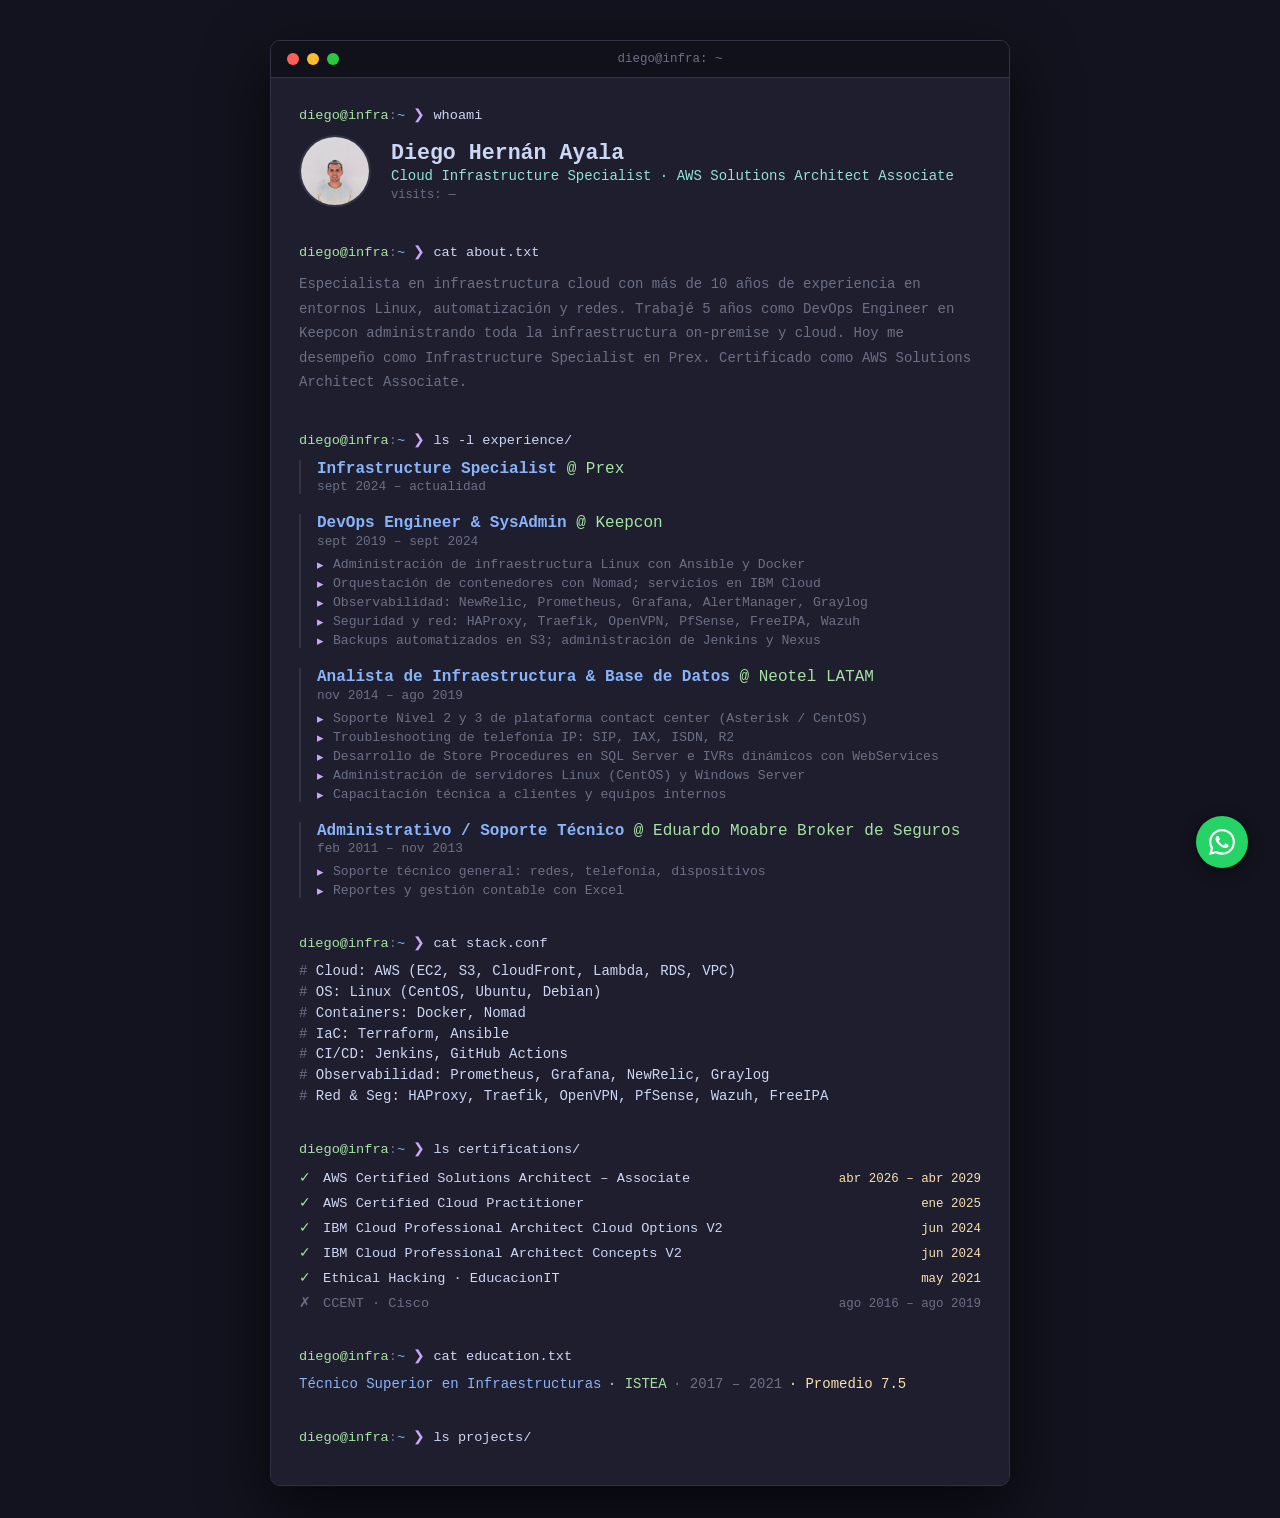
==== commit 1882bb43: "revert: restaurar personal site y mover Indiana a bkp Revierte el swap anterior: el CV terminal vuel" ====
--- a/web/index.html
+++ b/web/index.html
@@ -1,520 +1,148 @@
 <!DOCTYPE html>
 <html lang="es">
 <head>
-<meta charset="UTF-8">
-<meta name="viewport" content="width=device-width, initial-scale=1.0">
-<title>Desinfectadora Indiana</title>
-<link href="https://fonts.googleapis.com/css2?family=Barlow+Condensed:wght@400;600;700;800;900&family=Lato:wght@300;400;700&family=Dancing+Script:wght@600&display=swap" rel="stylesheet">
-<style>
-*,*::before,*::after{box-sizing:border-box;margin:0;padding:0}
-:root{
-  --negro:#111111;--negro2:#1a1a1a;--dorado:#F5C842;--dorado2:#e6b800;
-  --blanco:#ffffff;--gris-claro:#f5f5f2;--gris-texto:#444;
-}
-html{scroll-behavior:smooth}
-body{font-family:'Lato',sans-serif;color:var(--gris-texto);background:var(--blanco);overflow-x:hidden}
-
-nav{position:fixed;top:0;width:100%;z-index:100;background:rgba(17,17,17,0.97);
-  backdrop-filter:blur(8px);display:flex;align-items:center;justify-content:space-between;
-  padding:0 2.5rem;height:64px;border-bottom:2px solid var(--dorado)}
-.nav-logo{display:flex;align-items:center;gap:12px}
-.nav-logo-nombre{font-family:'Barlow Condensed',sans-serif;font-weight:900;font-size:17px;
-  color:var(--blanco);text-transform:uppercase;letter-spacing:1px;line-height:1.1}
-.nav-logo-sub{font-size:10px;font-weight:600;color:var(--dorado);letter-spacing:2px;display:block}
-.nav-links{display:flex;gap:2rem;list-style:none}
-.nav-links a{color:rgba(255,255,255,0.8);text-decoration:none;font-size:14px;transition:color .2s}
-.nav-links a:hover{color:var(--dorado)}
-.nav-cta{background:var(--dorado);color:var(--negro);font-weight:700;padding:9px 20px;
-  border-radius:3px;font-size:14px;text-decoration:none;transition:background .2s}
-.nav-cta:hover{background:#FFD93D}
-
-.hero{min-height:100vh;padding-top:64px;background:var(--negro);
-  display:grid;grid-template-columns:1fr 1fr;align-items:center;position:relative;overflow:hidden}
-.hero-pattern{position:absolute;inset:0;pointer-events:none;
-  background-image:repeating-linear-gradient(45deg,rgba(245,200,66,.03) 0,rgba(245,200,66,.03) 1px,transparent 0,transparent 50%);
-  background-size:20px 20px}
-.hero-content{padding:4rem 3rem 4rem 8%;position:relative;z-index:1}
-.hero-badge{display:inline-flex;align-items:center;gap:8px;
-  background:rgba(245,200,66,.12);border:1px solid rgba(245,200,66,.35);
-  color:var(--dorado);font-size:11px;font-weight:700;letter-spacing:2.5px;
-  padding:7px 14px;border-radius:2px;text-transform:uppercase;margin-bottom:1.5rem}
-.hero h1{font-family:'Barlow Condensed',sans-serif;font-weight:900;
-  font-size:clamp(2.8rem,5vw,4.5rem);line-height:1.02;color:var(--blanco);
-  text-transform:uppercase;letter-spacing:1px;margin-bottom:1.2rem}
-.hero h1 em{font-style:normal;color:var(--dorado)}
-.hero-sub{color:rgba(255,255,255,.65);font-size:1rem;line-height:1.7;max-width:420px;margin-bottom:2rem}
-.hero-btns{display:flex;gap:1rem;flex-wrap:wrap}
-.btn-primary{background:var(--dorado);color:var(--negro);font-weight:700;padding:14px 28px;
-  border-radius:3px;text-decoration:none;font-size:15px;transition:background .2s,transform .15s}
-.btn-primary:hover{background:#FFD93D;transform:translateY(-2px)}
-.btn-whatsapp{background:#25D366;color:#fff;font-weight:700;padding:14px 24px;
-  border-radius:3px;text-decoration:none;font-size:15px;transition:background .2s,transform .15s;display:inline-flex;align-items:center}
-.btn-whatsapp:hover{background:#1ebe5d;transform:translateY(-2px)}
-.hero-visual{display:flex;flex-direction:column;align-items:center;justify-content:center;
-  padding:3rem;position:relative;z-index:1;height:100%}
-@keyframes glow{
-  0%,100%{box-shadow:0 0 40px rgba(245,200,66,.15),0 0 0 0 rgba(245,200,66,0)}
-  50%{box-shadow:0 0 80px rgba(245,200,66,.35),0 0 0 12px rgba(245,200,66,.06)}
-}
-.hero-stats{display:flex;gap:2.5rem;margin-top:2.5rem}
-.stat-num{font-family:'Barlow Condensed',sans-serif;font-size:2.2rem;font-weight:900;
-  color:var(--dorado);line-height:1;text-align:center}
-.stat-lbl{font-size:11px;color:rgba(255,255,255,.5);letter-spacing:1px;text-transform:uppercase;margin-top:4px;text-align:center}
-
-.ticker{background:var(--dorado);padding:.75rem 2rem;display:flex;align-items:center;gap:2rem;overflow:hidden}
-.ticker-lbl{font-size:11px;font-weight:700;color:var(--negro);letter-spacing:2px;text-transform:uppercase;white-space:nowrap}
-.ticker-wrap{display:flex;gap:4rem;animation:tick 24s linear infinite}
-@keyframes tick{from{transform:translateX(0)}to{transform:translateX(-50%)}}
-.ticker-item{font-size:13px;color:rgba(0,0,0,.7);font-weight:700;white-space:nowrap}
-
-section{padding:5rem 8%}
-.lbl{font-size:11px;font-weight:700;letter-spacing:3px;text-transform:uppercase;color:var(--dorado2);margin-bottom:.75rem}
-.titulo{font-family:'Barlow Condensed',sans-serif;font-weight:900;font-size:clamp(2rem,3.5vw,3rem);
-  color:var(--negro);text-transform:uppercase;letter-spacing:.5px;margin-bottom:1rem}
-.titulo-blanco{color:var(--blanco)}
-.subtitulo{color:#777;font-size:1rem;line-height:1.7;max-width:520px;margin-bottom:3rem}
-.subtitulo-blanco{color:rgba(255,255,255,.6)}
-
-.servicios-grid{display:grid;grid-template-columns:repeat(auto-fit,minmax(240px,1fr));gap:1.5rem}
-.serv-card{background:#fff;border:1.5px solid #ddd;border-radius:4px;padding:2rem 1.5rem;
-  position:relative;overflow:hidden;transition:border-color .25s,transform .2s}
-.serv-card::after{content:'';position:absolute;top:0;left:0;width:4px;height:100%;
-  background:var(--dorado);transform:scaleY(0);transform-origin:bottom;transition:transform .3s}
-.serv-card:hover{border-color:var(--dorado);transform:translateY(-4px)}
-.serv-card:hover::after{transform:scaleY(1)}
-.serv-num{font-family:'Barlow Condensed',sans-serif;font-size:3.5rem;font-weight:900;
-  color:rgba(245,200,66,.2);line-height:1;margin-bottom:.5rem}
-.serv-card h3{font-family:'Barlow Condensed',sans-serif;font-weight:800;font-size:1.3rem;
-  color:var(--negro);text-transform:uppercase;letter-spacing:.5px;margin-bottom:.75rem}
-.serv-card p{font-size:.88rem;color:#666;line-height:1.65}
-.serv-tag{display:inline-block;margin-top:1rem;font-size:10px;font-weight:700;
-  letter-spacing:1.5px;text-transform:uppercase;color:var(--negro);
-  background:var(--dorado);padding:4px 10px;border-radius:2px}
-
-.galeria-section{background:var(--negro);padding:5rem 8%}
-.galeria-tabs{display:flex;gap:1rem;margin-bottom:2rem;flex-wrap:wrap}
-.tab-btn{background:rgba(255,255,255,.06);border:1px solid rgba(245,200,66,.2);
-  color:rgba(255,255,255,.6);font-family:'Barlow Condensed',sans-serif;font-weight:700;
-  font-size:13px;letter-spacing:1.5px;text-transform:uppercase;padding:10px 22px;
-  border-radius:3px;cursor:pointer;transition:all .2s}
-.tab-btn.active,.tab-btn:hover{background:var(--dorado);color:var(--negro);border-color:var(--dorado)}
-.galeria-panel{display:none}.galeria-panel.active{display:block}
-.galeria-grid{display:grid;grid-template-columns:repeat(auto-fit,minmax(260px,1fr));gap:1rem}
-.galeria-item{position:relative;overflow:hidden;border-radius:4px;aspect-ratio:4/3;cursor:pointer}
-.galeria-item img{width:100%;height:100%;object-fit:cover;transition:transform .4s}
-.galeria-item:hover img{transform:scale(1.06)}
-.galeria-item .caption{position:absolute;bottom:0;left:0;right:0;
-  background:linear-gradient(transparent,rgba(0,0,0,.8));color:#fff;font-size:.8rem;
-  padding:1.5rem .75rem .75rem;font-weight:600;letter-spacing:.5px;text-transform:uppercase;
-  opacity:0;transition:opacity .3s}
-.galeria-item:hover .caption{opacity:1}
-.galeria-placeholder{display:flex;flex-direction:column;align-items:center;justify-content:center;
-  background:rgba(255,255,255,.04);border:2px dashed rgba(245,200,66,.25);
-  border-radius:4px;aspect-ratio:4/3;color:rgba(255,255,255,.3);gap:.75rem}
-.galeria-placeholder span{font-size:2.5rem}
-.galeria-placeholder p{font-size:.8rem;letter-spacing:1px;text-transform:uppercase}
-
-.dif-section{background:var(--negro)}
-.dif-grid{display:grid;grid-template-columns:repeat(auto-fit,minmax(200px,1fr));gap:1.5rem}
-.dif-card{background:rgba(255,255,255,.04);border:1px solid rgba(245,200,66,.15);
-  border-radius:4px;padding:2rem 1.5rem;transition:all .25s}
-.dif-card:hover{background:rgba(245,200,66,.07);border-color:rgba(245,200,66,.35)}
-.dif-num{font-family:'Barlow Condensed',sans-serif;font-size:3.5rem;font-weight:900;
-  color:var(--dorado);line-height:1;margin-bottom:.5rem}
-.dif-card h4{font-family:'Barlow Condensed',sans-serif;font-weight:800;font-size:1.1rem;
-  color:var(--blanco);text-transform:uppercase;letter-spacing:.5px;margin-bottom:.6rem}
-.dif-card p{font-size:.85rem;color:rgba(255,255,255,.55);line-height:1.6}
-
-.clientes-grid{display:grid;grid-template-columns:repeat(auto-fit,minmax(220px,1fr));gap:1.25rem}
-.cli-card{background:#fff;border:1.5px solid #ddd;border-radius:4px;padding:1.75rem;transition:all .2s}
-.cli-card:hover{border-color:var(--dorado);box-shadow:0 4px 20px rgba(245,200,66,.12)}
-.cli-icon{width:48px;height:48px;border-radius:4px;background:var(--negro);
-  display:flex;align-items:center;justify-content:center;font-size:1.5rem;margin-bottom:1rem}
-.cli-card h4{font-family:'Barlow Condensed',sans-serif;font-weight:800;font-size:1.1rem;
-  text-transform:uppercase;color:var(--negro);margin-bottom:.5rem;letter-spacing:.5px}
-.cli-card p{font-size:.85rem;color:#777;line-height:1.6}
-
-.proceso-section{background:var(--gris-claro)}
-.proceso-steps{display:grid;grid-template-columns:repeat(4,1fr);gap:2rem;position:relative}
-.proceso-steps::before{content:'';position:absolute;top:27px;left:12.5%;right:12.5%;
-  height:2px;background:linear-gradient(90deg,var(--dorado),var(--dorado2))}
-.paso{text-align:center;padding:0 1rem;position:relative}
-.paso-num{width:56px;height:56px;border-radius:50%;background:var(--negro);color:var(--dorado);
-  font-family:'Barlow Condensed',sans-serif;font-weight:900;font-size:1.5rem;
-  display:flex;align-items:center;justify-content:center;margin:0 auto 1.25rem;
-  position:relative;z-index:1;border:3px solid var(--gris-claro)}
-.paso h4{font-family:'Barlow Condensed',sans-serif;font-weight:800;font-size:1.1rem;
-  color:var(--negro);text-transform:uppercase;margin-bottom:.5rem;letter-spacing:.5px}
-.paso p{font-size:.85rem;color:#777;line-height:1.6}
-
-.testimonios-section{background:var(--gris-claro);padding:5rem 8%}
-.carousel-wrapper{position:relative;overflow:hidden}
-.carousel-track{display:flex;transition:transform .5s ease;gap:1.5rem}
-.testi-card{background:#fff;border:1.5px solid #e0e0e0;border-radius:4px;padding:1.75rem;
-  border-top:3px solid var(--dorado);flex:0 0 calc(33.333% - 1rem);min-width:260px}
-.testi-stars{color:var(--dorado);font-size:1.1rem;margin-bottom:1rem}
-.testi-texto{font-size:.92rem;color:#555;line-height:1.7;margin-bottom:1.25rem;font-style:italic}
-.testi-autor{display:flex;align-items:center;gap:10px}
-.testi-avatar{width:40px;height:40px;border-radius:50%;background:var(--negro);
-  color:var(--dorado);font-family:'Barlow Condensed',sans-serif;font-weight:900;
-  font-size:1.1rem;display:flex;align-items:center;justify-content:center;flex-shrink:0}
-.testi-nombre{font-weight:700;font-size:.9rem;color:var(--negro)}
-.testi-lugar{font-size:.8rem;color:#888}
-.carousel-nav{display:flex;align-items:center;justify-content:center;gap:1rem;margin-top:2rem}
-.carousel-btn{width:44px;height:44px;border-radius:50%;background:var(--negro);
-  border:2px solid var(--dorado);color:var(--dorado);font-size:1.2rem;
-  cursor:pointer;transition:all .2s;display:flex;align-items:center;justify-content:center}
-.carousel-btn:hover{background:var(--dorado);color:var(--negro)}
-.carousel-dots{display:flex;gap:.5rem}
-.carousel-dot{width:8px;height:8px;border-radius:50%;background:#ccc;cursor:pointer;transition:background .2s}
-.carousel-dot.active{background:var(--dorado);width:20px;border-radius:4px}
-
-.clientes-fijos-grid{display:grid;grid-template-columns:repeat(auto-fit,minmax(200px,1fr));gap:1rem}
-.cli-fijo{background:#fff;border:1.5px solid #e0e0e0;border-radius:4px;padding:1.25rem 1.5rem;
-  display:flex;align-items:center;gap:12px;transition:border-color .2s}
-.cli-fijo:hover{border-color:var(--dorado)}
-
-.contacto-section{background:var(--negro);display:grid;grid-template-columns:1fr 1fr;gap:5rem;align-items:start}
-.contacto-info{display:flex;flex-direction:column;gap:1.25rem}
-.cinfo-item{display:flex;align-items:flex-start;gap:1rem}
-.cinfo-icon{width:44px;height:44px;border-radius:4px;flex-shrink:0;
-  background:rgba(245,200,66,.12);border:1px solid rgba(245,200,66,.25);
-  display:flex;align-items:center;justify-content:center;font-size:1.3rem}
-.cinfo-item h5{font-size:11px;font-weight:700;color:var(--dorado);letter-spacing:1.5px;text-transform:uppercase;margin-bottom:4px}
-.cinfo-item p{font-size:.9rem;color:rgba(255,255,255,.7)}
-.form-box{background:#fff;border-radius:4px;border:2px solid var(--dorado);padding:2rem}
-.frow{display:grid;grid-template-columns:1fr 1fr;gap:1rem}
-.fg{display:flex;flex-direction:column;gap:6px;margin-bottom:1rem}
-.fg label{font-size:11px;font-weight:700;color:var(--negro);letter-spacing:.5px;text-transform:uppercase}
-.fg input,.fg select,.fg textarea{border:1.5px solid #d0d0d0;border-radius:3px;padding:10px 14px;
-  font-size:14px;font-family:'Lato',sans-serif;color:var(--gris-texto);outline:none;transition:border-color .2s}
-.fg input:focus,.fg select:focus,.fg textarea:focus{border-color:var(--dorado)}
-.fg textarea{resize:vertical;min-height:90px}
-.btn-form{width:100%;background:var(--negro);color:var(--dorado);font-weight:700;
-  font-size:1rem;padding:14px;border:2px solid var(--dorado);border-radius:3px;
-  cursor:pointer;font-family:'Barlow Condensed',sans-serif;letter-spacing:1px;
-  text-transform:uppercase;transition:all .2s}
-.btn-form:hover{background:var(--dorado);color:var(--negro)}
-
-footer{background:#0a0a0a;border-top:2px solid var(--dorado);padding:1.5rem 8%;
-  display:flex;justify-content:space-between;align-items:center;flex-wrap:wrap;gap:1rem}
-.footer-logo{display:flex;align-items:center;gap:10px}
-.footer-nombre{font-family:'Barlow Condensed',sans-serif;font-weight:900;
-  font-size:16px;color:var(--blanco);letter-spacing:1px}
-footer p{font-size:12px;color:rgba(255,255,255,.4)}
-
-.wa-float{position:fixed;bottom:28px;right:28px;z-index:999;
-  display:flex;align-items:center;gap:12px;background:#25D366;color:#fff;
-  border-radius:50px;padding:14px 20px 14px 18px;
-  box-shadow:0 4px 20px rgba(37,211,102,.45);text-decoration:none;
-  font-family:'Lato',sans-serif;font-weight:700;font-size:14px;
-  transition:all .25s;animation:wa-pulse 2.5s ease-in-out infinite}
-.wa-float:hover{background:#1ebe5d;transform:translateY(-3px);animation:none}
-.wa-float-text{line-height:1.2}
-.wa-float-text small{display:block;font-size:10px;font-weight:400;opacity:.85;letter-spacing:.5px}
-@keyframes wa-pulse{
-  0%,100%{box-shadow:0 4px 20px rgba(37,211,102,.45)}
-  50%{box-shadow:0 4px 30px rgba(37,211,102,.75),0 0 0 8px rgba(37,211,102,.1)}
-}
-@keyframes fadeUp{from{opacity:0;transform:translateY(24px)}to{opacity:1;transform:translateY(0)}}
-.hero-content{animation:fadeUp .7s ease both}
-.hero-visual{animation:fadeUp .9s .15s ease both}
-
-.lightbox{display:none;position:fixed;inset:0;z-index:9999;
-  background:rgba(0,0,0,.92);align-items:center;justify-content:center}
-.lightbox.open{display:flex}
-.lightbox img{max-width:90vw;max-height:85vh;object-fit:contain;border-radius:4px}
-.lightbox-close{position:absolute;top:20px;right:24px;color:#fff;font-size:2rem;
-  cursor:pointer;background:none;border:none;line-height:1;opacity:.7;transition:opacity .2s}
-.lightbox-close:hover{opacity:1}
-</style>
+  <meta charset="UTF-8" />
+  <meta name="viewport" content="width=device-width, initial-scale=1.0" />
+  <title>Diego Ayala — CV</title>
+  <link rel="stylesheet" href="styles.css" />
 </head>
 <body>
 
-<a href="https://wa.me/5491156048354" target="_blank" class="wa-float">
-  <svg xmlns="http://www.w3.org/2000/svg" width="22" height="22" viewBox="0 0 24 24" fill="currentColor">
-    <path d="M17.472 14.382c-.297-.149-1.758-.867-2.03-.967-.273-.099-.471-.148-.67.15-.197.297-.767.966-.94 1.164-.173.199-.347.223-.644.075-.297-.15-1.255-.463-2.39-1.475-.883-.788-1.48-1.761-1.653-2.059-.173-.297-.018-.458.13-.606.134-.133.298-.347.446-.52.149-.174.198-.298.298-.497.099-.198.05-.371-.025-.52-.075-.149-.669-1.612-.916-2.207-.242-.579-.487-.5-.669-.51-.173-.008-.371-.01-.57-.01-.198 0-.52.074-.792.372-.272.297-1.04 1.016-1.04 2.479 0 1.462 1.065 2.875 1.213 3.074.149.198 2.096 3.2 5.077 4.487.709.306 1.262.489 1.694.625.712.227 1.36.195 1.871.118.571-.085 1.758-.719 2.006-1.413.248-.694.248-1.289.173-1.413-.074-.124-.272-.198-.57-.347z"/>
-    <path d="M12 0C5.373 0 0 5.373 0 12c0 2.123.554 4.118 1.528 5.855L.057 23.882l6.174-1.618A11.94 11.94 0 0012 24c6.627 0 12-5.373 12-12S18.627 0 12 0zm0 21.818a9.818 9.818 0 01-5.007-1.373l-.36-.214-3.664.96.977-3.564-.234-.374A9.818 9.818 0 1112 21.818z"/>
+<div class="terminal-window">
+  <div class="terminal-chrome">
+    <span class="dot dot-r"></span>
+    <span class="dot dot-y"></span>
+    <span class="dot dot-g"></span>
+    <span class="chrome-title">diego@infra: ~</span>
+  </div>
+  <main class="terminal-body">
+
+    <div class="cmd-block">
+      <p class="prompt"><span class="user">diego@infra</span><span class="sep">:</span><span class="dir">~</span><span class="sym"> ❯</span> <span class="cmd">whoami</span></p>
+      <div class="header-block">
+        <img src="fotoperfil.png" class="avatar" alt="Diego Hernán Ayala" />
+        <div class="header-info">
+          <h1>Diego Hernán Ayala</h1>
+          <p class="tagline" data-section="tagline">Cloud Infrastructure Specialist · AWS Solutions Architect Associate</p>
+          <p class="visitors">visits: <span id="visitor-count">...</span></p>
+        </div>
+      </div>
+    </div>
+
+    <div class="cmd-block">
+      <p class="prompt"><span class="user">diego@infra</span><span class="sep">:</span><span class="dir">~</span><span class="sym"> ❯</span> <span class="cmd">cat about.txt</span></p>
+      <section data-section="about">
+        <p>Especialista en infraestructura cloud con más de 10 años de experiencia en entornos Linux, automatización y redes. Trabajé 5 años como DevOps Engineer en Keepcon administrando toda la infraestructura on-premise y cloud. Hoy me desempeño como Infrastructure Specialist en Prex. Certificado como AWS Solutions Architect Associate.</p>
+      </section>
+    </div>
+
+    <div class="cmd-block">
+      <p class="prompt"><span class="user">diego@infra</span><span class="sep">:</span><span class="dir">~</span><span class="sym"> ❯</span> <span class="cmd">ls -l experience/</span></p>
+      <section data-section="experience">
+
+        <div class="job">
+          <div><span class="job-title">Infrastructure Specialist</span> <span class="job-co">@ Prex</span></div>
+          <div class="job-date">sept 2024 – actualidad</div>
+        </div>
+
+        <div class="job">
+          <div><span class="job-title">DevOps Engineer &amp; SysAdmin</span> <span class="job-co">@ Keepcon</span></div>
+          <div class="job-date">sept 2019 – sept 2024</div>
+          <ul>
+            <li>Administración de infraestructura Linux con Ansible y Docker</li>
+            <li>Orquestación de contenedores con Nomad; servicios en IBM Cloud</li>
+            <li>Observabilidad: NewRelic, Prometheus, Grafana, AlertManager, Graylog</li>
+            <li>Seguridad y red: HAProxy, Traefik, OpenVPN, PfSense, FreeIPA, Wazuh</li>
+            <li>Backups automatizados en S3; administración de Jenkins y Nexus</li>
+          </ul>
+        </div>
+
+        <div class="job">
+          <div><span class="job-title">Analista de Infraestructura &amp; Base de Datos</span> <span class="job-co">@ Neotel LATAM</span></div>
+          <div class="job-date">nov 2014 – ago 2019</div>
+          <ul>
+            <li>Soporte Nivel 2 y 3 de plataforma contact center (Asterisk / CentOS)</li>
+            <li>Troubleshooting de telefonía IP: SIP, IAX, ISDN, R2</li>
+            <li>Desarrollo de Store Procedures en SQL Server e IVRs dinámicos con WebServices</li>
+            <li>Administración de servidores Linux (CentOS) y Windows Server</li>
+            <li>Capacitación técnica a clientes y equipos internos</li>
+          </ul>
+        </div>
+
+        <div class="job">
+          <div><span class="job-title">Administrativo / Soporte Técnico</span> <span class="job-co">@ Eduardo Moabre Broker de Seguros</span></div>
+          <div class="job-date">feb 2011 – nov 2013</div>
+          <ul>
+            <li>Soporte técnico general: redes, telefonía, dispositivos</li>
+            <li>Reportes y gestión contable con Excel</li>
+          </ul>
+        </div>
+
+      </section>
+    </div>
+
+    <div class="cmd-block">
+      <p class="prompt"><span class="user">diego@infra</span><span class="sep">:</span><span class="dir">~</span><span class="sym"> ❯</span> <span class="cmd">cat stack.conf</span></p>
+      <section data-section="stack">
+        <ul>
+          <li>Cloud:          AWS (EC2, S3, CloudFront, Lambda, RDS, VPC)</li>
+          <li>OS:             Linux (CentOS, Ubuntu, Debian)</li>
+          <li>Containers:     Docker, Nomad</li>
+          <li>IaC:            Terraform, Ansible</li>
+          <li>CI/CD:          Jenkins, GitHub Actions</li>
+          <li>Observabilidad: Prometheus, Grafana, NewRelic, Graylog</li>
+          <li>Red &amp; Seg:  HAProxy, Traefik, OpenVPN, PfSense, Wazuh, FreeIPA</li>
+        </ul>
+      </section>
+    </div>
+
+    <div class="cmd-block">
+      <p class="prompt"><span class="user">diego@infra</span><span class="sep">:</span><span class="dir">~</span><span class="sym"> ❯</span> <span class="cmd">ls certifications/</span></p>
+      <section data-section="certifications">
+        <ul>
+          <li class="cert"><span class="badge">✓</span><span class="name">AWS Certified Solutions Architect – Associate</span><span class="date">abr 2026 – abr 2029</span></li>
+          <li class="cert"><span class="badge">✓</span><span class="name">AWS Certified Cloud Practitioner</span><span class="date">ene 2025</span></li>
+          <li class="cert"><span class="badge">✓</span><span class="name">IBM Cloud Professional Architect Cloud Options V2</span><span class="date">jun 2024</span></li>
+          <li class="cert"><span class="badge">✓</span><span class="name">IBM Cloud Professional Architect Concepts V2</span><span class="date">jun 2024</span></li>
+          <li class="cert"><span class="badge">✓</span><span class="name">Ethical Hacking · EducacionIT</span><span class="date">may 2021</span></li>
+          <li class="cert expired"><span class="badge">✗</span><span class="name">CCENT · Cisco</span><span class="date">ago 2016 – ago 2019</span></li>
+        </ul>
+      </section>
+    </div>
+
+    <div class="cmd-block">
+      <p class="prompt"><span class="user">diego@infra</span><span class="sep">:</span><span class="dir">~</span><span class="sym"> ❯</span> <span class="cmd">cat education.txt</span></p>
+      <section data-section="education">
+        <div class="edu">
+          <span class="edu-title">Técnico Superior en Infraestructuras</span>
+          <span class="edu-school">· ISTEA</span>
+          <span class="edu-date">· 2017 – 2021</span>
+          <span class="edu-grade">· Promedio 7.5</span>
+        </div>
+      </section>
+    </div>
+
+    <div class="cmd-block">
+      <p class="prompt"><span class="user">diego@infra</span><span class="sep">:</span><span class="dir">~</span><span class="sym"> ❯</span> <span class="cmd">ls projects/</span></p>
+      <section data-section="projects">
+        <!-- pendiente -->
+      </section>
+    </div>
+
+  </main>
+</div>
+
+<a class="whatsapp-btn" href="https://wa.me/WHATSAPP_NUMBER_PLACEHOLDER" target="_blank" rel="noopener noreferrer" aria-label="Contactar por WhatsApp">
+  <svg xmlns="http://www.w3.org/2000/svg" viewBox="0 0 24 24" fill="currentColor" width="26" height="26">
+    <path d="M17.472 14.382c-.297-.149-1.758-.867-2.03-.967-.273-.099-.471-.148-.67.15-.197.297-.767.966-.94 1.164-.173.199-.347.223-.644.075-.297-.15-1.255-.463-2.39-1.475-.883-.788-1.48-1.761-1.653-2.059-.173-.297-.018-.458.13-.606.134-.133.298-.347.446-.52.149-.174.198-.298.298-.497.099-.198.05-.371-.025-.52-.075-.149-.669-1.612-.916-2.207-.242-.579-.487-.5-.669-.51-.173-.008-.371-.01-.57-.01-.198 0-.52.074-.792.372-.272.297-1.04 1.016-1.04 2.479 0 1.462 1.065 2.875 1.213 3.074.149.198 2.096 3.2 5.077 4.487.709.306 1.262.489 1.694.625.712.227 1.36.195 1.871.118.571-.085 1.758-.719 2.006-1.413.248-.694.248-1.289.173-1.413-.074-.124-.272-.198-.57-.347m-5.421 7.403h-.004a9.87 9.87 0 01-5.031-1.378l-.361-.214-3.741.982.998-3.648-.235-.374a9.86 9.86 0 01-1.51-5.26c.001-5.45 4.436-9.884 9.888-9.884 2.64 0 5.122 1.03 6.988 2.898a9.825 9.825 0 012.893 6.994c-.003 5.45-4.437 9.884-9.885 9.884m8.413-18.297A11.815 11.815 0 0012.05 0C5.495 0 .16 5.335.157 11.892c0 2.096.547 4.142 1.588 5.945L.057 24l6.305-1.654a11.882 11.882 0 005.683 1.448h.005c6.554 0 11.89-5.335 11.893-11.893a11.821 11.821 0 00-3.48-8.413z"/>
   </svg>
-  <div class="wa-float-text">Chateá con nosotros<small>Respondemos al instante</small></div>
 </a>
 
-<div class="lightbox" id="lightbox">
-  <button class="lightbox-close" onclick="closeLightbox()">×</button>
-  <img id="lightbox-img" src="" alt="">
-</div>
-
-<nav>
-  <div class="nav-logo">
-    <div style="width:46px;height:46px;border-radius:50%;overflow:hidden;flex-shrink:0;display:flex;align-items:center;justify-content:center;background:#000;">
-    <img src="[data-uri]" style="width:130%;height:130%;object-fit:cover;border-radius:50%;" alt="logo">
-  </div>
-    <div>
-      <div class="nav-logo-nombre">Desinfectadora Indiana</div>
-      <span class="nav-logo-sub">Control de plagas profesional</span>
-    </div>
-  </div>
-  <ul class="nav-links">
-    <li><a href="#servicios">Servicios</a></li>
-    <li><a href="#galeria">Trabajos</a></li>
-    <li><a href="#clientes">Clientes</a></li>
-    <li><a href="#proceso">Proceso</a></li>
-    <li><a href="#contacto">Contacto</a></li>
-  </ul>
-  <a href="#contacto" class="nav-cta">Solicitar presupuesto</a>
-</nav>
-
-<section class="hero">
-  <div class="hero-pattern"></div>
-  <div class="hero-content">
-    <h2 style="font-family:'Dancing Script',cursive;font-size:clamp(2rem,3.5vw,3rem);font-weight:600;color:var(--dorado);margin-bottom:0.75rem;letter-spacing:0.5px;text-transform:none;line-height:1.2">Sin plagas, sin problemas</h2>
-    <div class="hero-badge">Servicio profesional</div>
-    <h1>Control de plagas<br><em>experto</em><br>para tu empresa</h1>
-    <p class="hero-sub">Soluciones integrales de fumigación, desratización y saneamiento para consorcios, empresas y comercios. Certificado QR incluido.</p>
-    <div class="hero-btns">
-      <a href="#contacto" class="btn-primary">Solicitar presupuesto</a>
-      <a href="https://wa.me/5491156048354" target="_blank" class="btn-whatsapp">
-        <svg xmlns="http://www.w3.org/2000/svg" width="18" height="18" viewBox="0 0 24 24" fill="currentColor" style="margin-right:7px"><path d="M17.472 14.382c-.297-.149-1.758-.867-2.03-.967-.273-.099-.471-.148-.67.15-.197.297-.767.966-.94 1.164-.173.199-.347.223-.644.075-.297-.15-1.255-.463-2.39-1.475-.883-.788-1.48-1.761-1.653-2.059-.173-.297-.018-.458.13-.606.134-.133.298-.347.446-.52.149-.174.198-.298.298-.497.099-.198.05-.371-.025-.52-.075-.149-.669-1.612-.916-2.207-.242-.579-.487-.5-.669-.51-.173-.008-.371-.01-.57-.01-.198 0-.52.074-.792.372-.272.297-1.04 1.016-1.04 2.479 0 1.462 1.065 2.875 1.213 3.074.149.198 2.096 3.2 5.077 4.487.709.306 1.262.489 1.694.625.712.227 1.36.195 1.871.118.571-.085 1.758-.719 2.006-1.413.248-.694.248-1.289.173-1.413-.074-.124-.272-.198-.57-.347z"/><path d="M12 0C5.373 0 0 5.373 0 12c0 2.123.554 4.118 1.528 5.855L.057 23.882l6.174-1.618A11.94 11.94 0 0012 24c6.627 0 12-5.373 12-12S18.627 0 12 0zm0 21.818a9.818 9.818 0 01-5.007-1.373l-.36-.214-3.664.96.977-3.564-.234-.374A9.818 9.818 0 1112 21.818z"/></svg>
-        WhatsApp
-      </a>
-    </div>
-  </div>
-  <div class="hero-visual">
-    <div style="width:260px;height:260px;border-radius:50%;overflow:hidden;
-  border:2px solid rgba(245,200,66,.4);
-  box-shadow:0 0 60px rgba(245,200,66,.2),0 0 120px rgba(245,200,66,.08);
-  animation:glow 3s ease-in-out infinite;
-  display:flex;align-items:center;justify-content:center;background:#000;">
-  <img src="[data-uri]" style="width:130%;height:130%;object-fit:cover;" alt="Desinfectadora Indiana">
-</div>
-    <div class="hero-stats">
-      <div><div class="stat-num">500+</div><div class="stat-lbl">Clientes activos</div></div>
-      <div><div class="stat-num">6+</div><div class="stat-lbl">Años de exp.</div></div>
-      <div><div class="stat-num">100%</div><div class="stat-lbl">Certificado</div></div>
-    </div>
-  </div>
-</section>
-
-<div class="ticker">
-  <span class="ticker-lbl">Confían en nosotros</span>
-  <div class="ticker-wrap">
-    <span class="ticker-item">Consorcio Belgrano</span><span class="ticker-item">Supermercado La Unión</span><span class="ticker-item">Hotel Premier</span><span class="ticker-item">Consorcio Palermo</span><span class="ticker-item">Restaurante El Fogón</span><span class="ticker-item">Administración del Sur</span><span class="ticker-item">Clínica Norte</span><span class="ticker-item">Farmacia Central</span><span class="ticker-item">Edificio Caballito</span>
-    <span class="ticker-item">Consorcio Belgrano</span><span class="ticker-item">Supermercado La Unión</span><span class="ticker-item">Hotel Premier</span><span class="ticker-item">Consorcio Palermo</span><span class="ticker-item">Restaurante El Fogón</span><span class="ticker-item">Administración del Sur</span><span class="ticker-item">Clínica Norte</span><span class="ticker-item">Farmacia Central</span>
-  </div>
-</div>
-
-<section id="servicios">
-  <p class="lbl">Lo que hacemos</p>
-  <h2 class="titulo">Nuestros servicios</h2>
-  <p class="subtitulo">Cubrimos todas las necesidades de sanidad y control ambiental con métodos seguros, productos homologados y personal certificado.</p>
-  <div class="servicios-grid">
-    <div class="serv-card"><div class="serv-num">01</div><h3>Fumigación</h3><p>Control y eliminación de insectos voladores y rastreros: cucarachas, mosquitos, hormigas, polillas y más. Productos aprobados ANMAT.</p><span class="serv-tag">Residencial · Comercial · Industrial</span></div>
-    <div class="serv-card"><div class="serv-num">02</div><h3>Desratización</h3><p>Exterminio y prevención de roedores mediante cebos y trampas estratégicamente colocadas. Plan de seguimiento incluido.</p><span class="serv-tag">Consorcios · Empresas</span></div>
-    <div class="serv-card"><div class="serv-num">03</div><h3>Limpieza de tanques</h3><p>Limpieza, desinfección y análisis bacteriológico de cisternas y tanques de agua potable según normativa vigente.</p><span class="serv-tag">Certificado incluido</span></div>
-    <div class="serv-card"><div class="serv-num">04</div><h3>Certificado QR</h3><p>Emisión de certificados digitales con código QR para cumplimiento de normativas municipales y auditorías sanitarias.</p><span class="serv-tag">Válido ante organismos</span></div>
-  </div>
-</section>
-
-<section class="galeria-section" id="galeria">
-  <p class="lbl" style="color:var(--dorado)">Nuestro trabajo</p>
-  <h2 class="titulo titulo-blanco">Trabajos realizados</h2>
-  <p class="subtitulo subtitulo-blanco">Resultados reales en cada intervención. Hacé clic en las imágenes para verlas en detalle.</p>
-  <div class="galeria-tabs">
-    <button class="tab-btn active" onclick="showTab('tanques',this)">Limpieza de tanques</button>
-    <button class="tab-btn" onclick="showTab('desratizacion',this)">Desratización</button>
-    <button class="tab-btn" onclick="showTab('fumigacion',this)">Fumigación</button>
-  </div>
-  <div class="galeria-panel active" id="tab-tanques">
-    <div class="galeria-grid">
-      <div class="galeria-item" onclick="openLightbox(this)"><img src="[data-uri]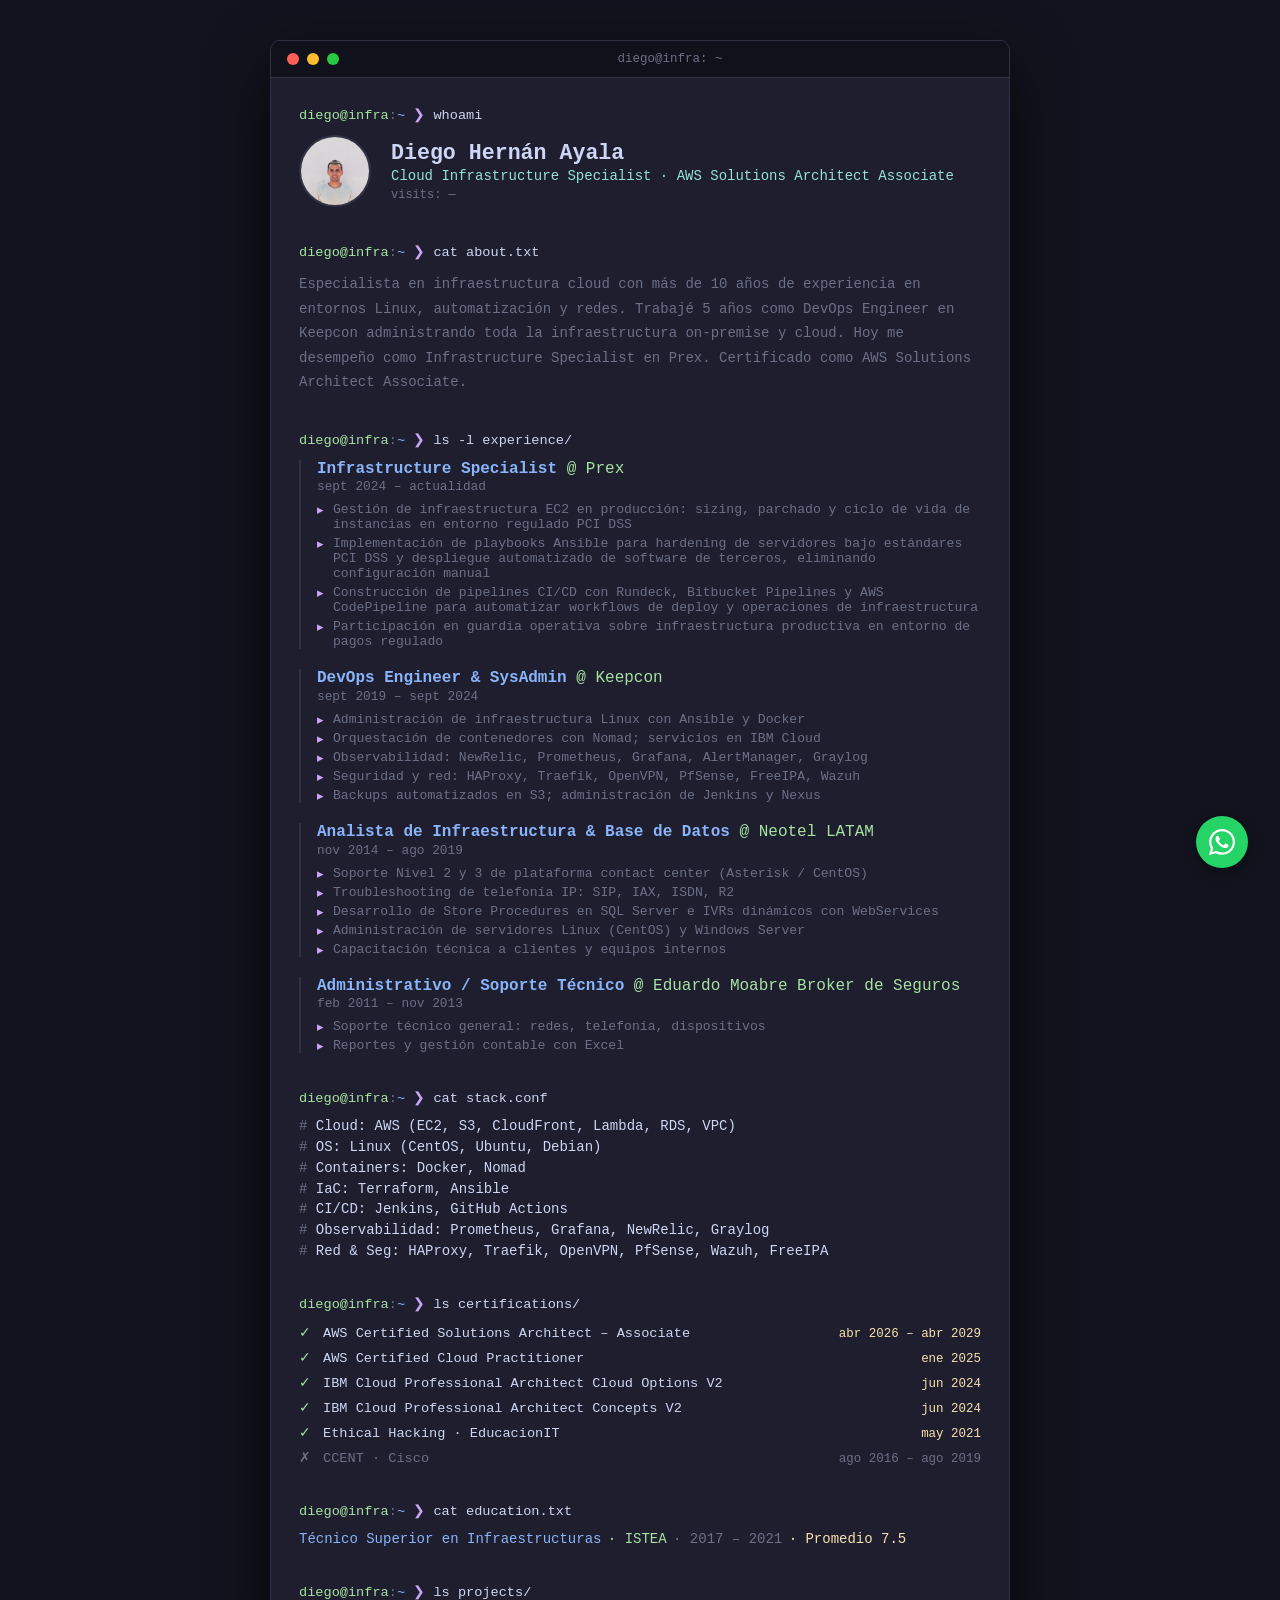
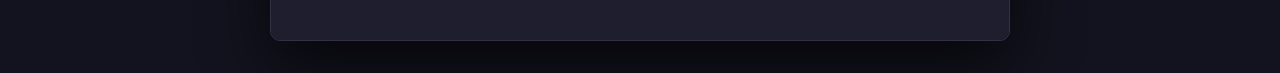
==== commit c6707d37: "content: agregar bullets experiencia Prex" ====
--- a/web/index.html
+++ b/web/index.html
@@ -43,6 +43,12 @@
         <div class="job">
           <div><span class="job-title">Infrastructure Specialist</span> <span class="job-co">@ Prex</span></div>
           <div class="job-date">sept 2024 – actualidad</div>
+          <ul>
+            <li>Gestión de infraestructura EC2 en producción: sizing, parchado y ciclo de vida de instancias en entorno regulado PCI DSS</li>
+            <li>Implementación de playbooks Ansible para hardening de servidores bajo estándares PCI DSS y despliegue automatizado de software de terceros, eliminando configuración manual</li>
+            <li>Construcción de pipelines CI/CD con Rundeck, Bitbucket Pipelines y AWS CodePipeline para automatizar workflows de deploy y operaciones de infraestructura</li>
+            <li>Participación en guardia operativa sobre infraestructura productiva en entorno de pagos regulado</li>
+          </ul>
         </div>
 
         <div class="job">
